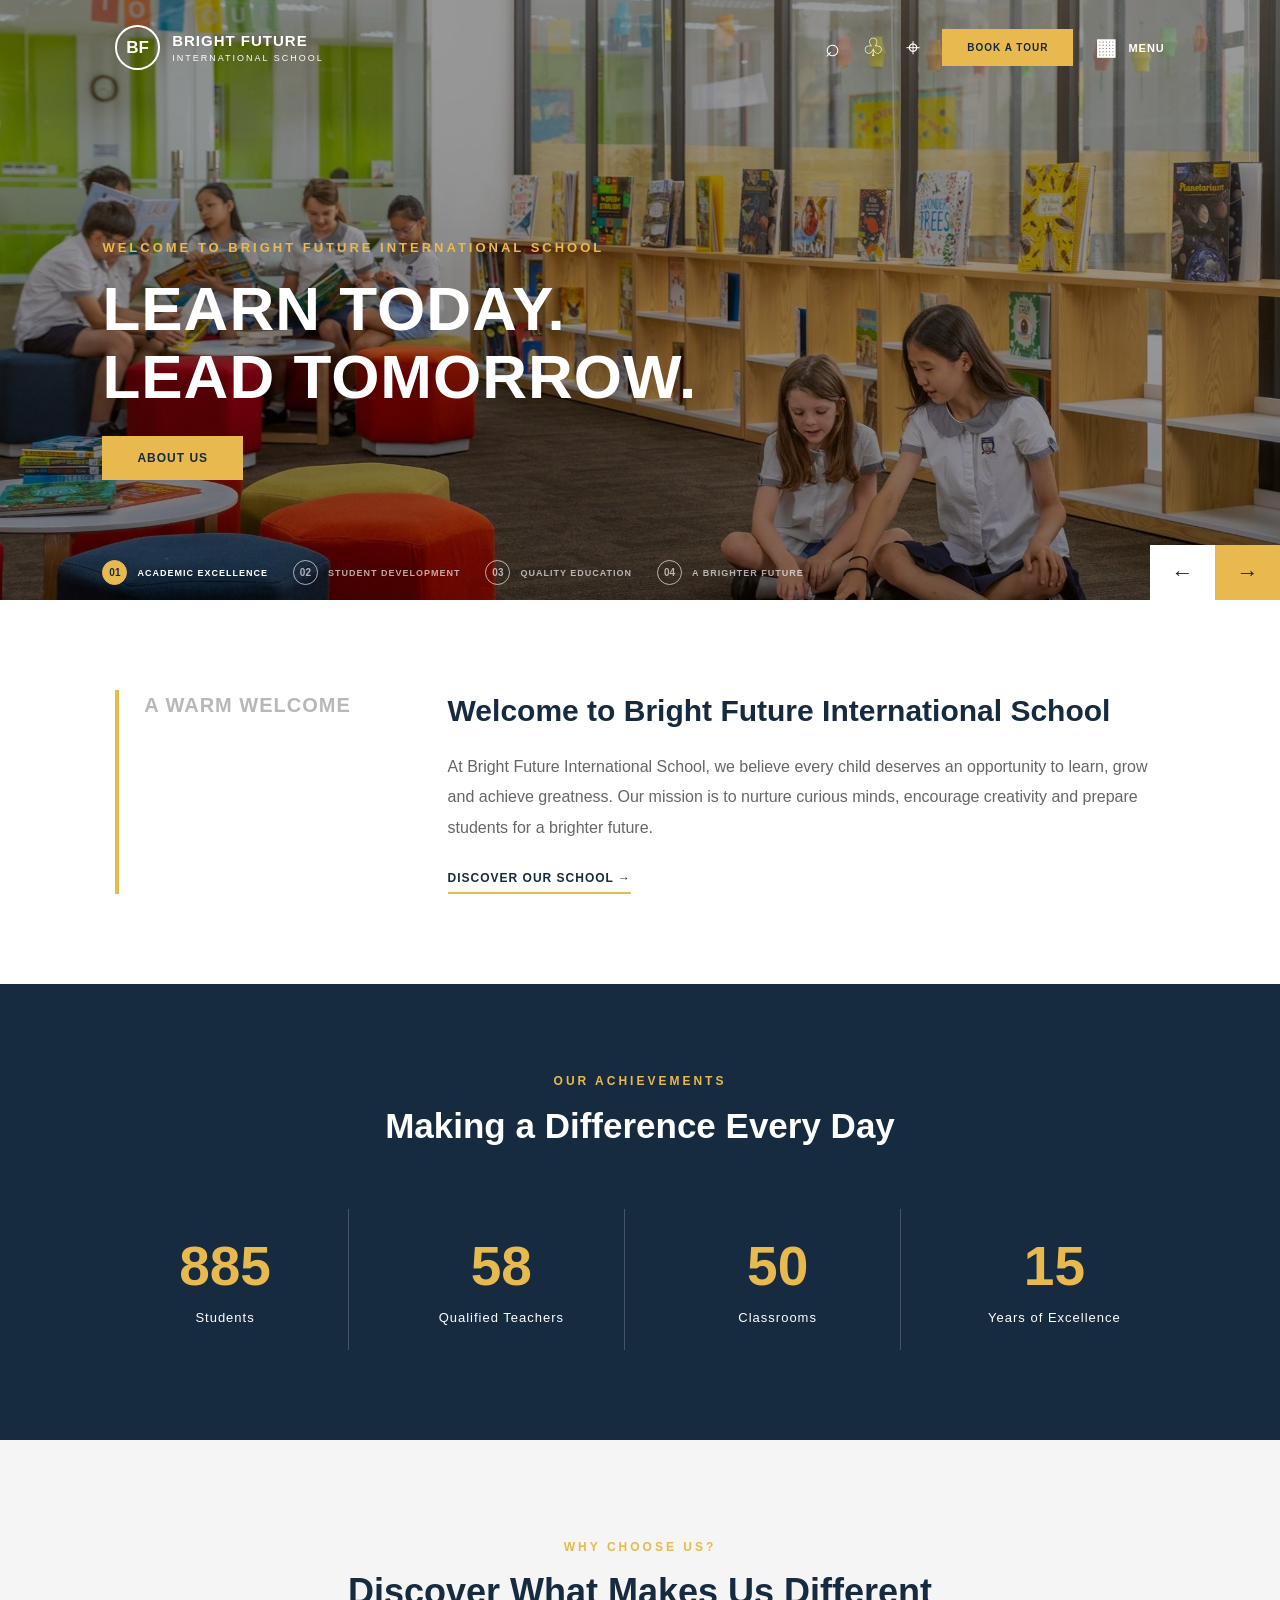
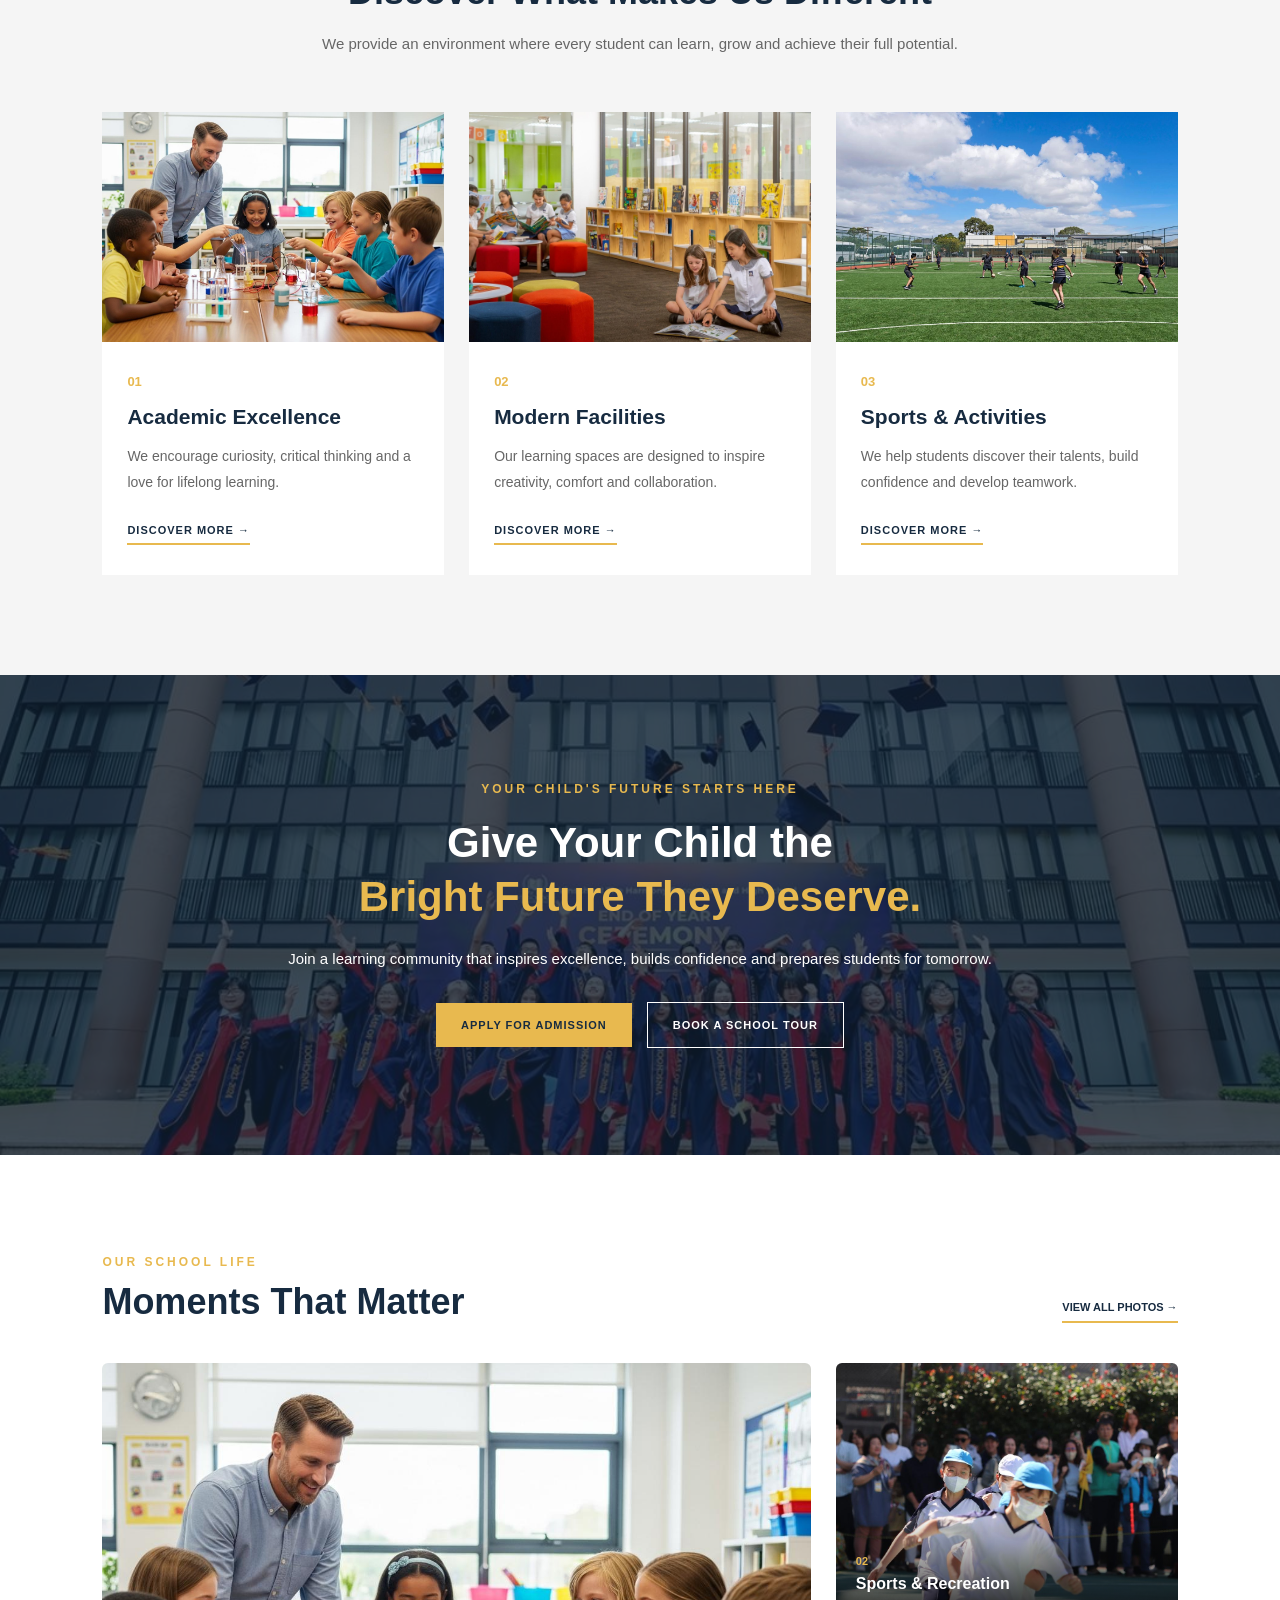
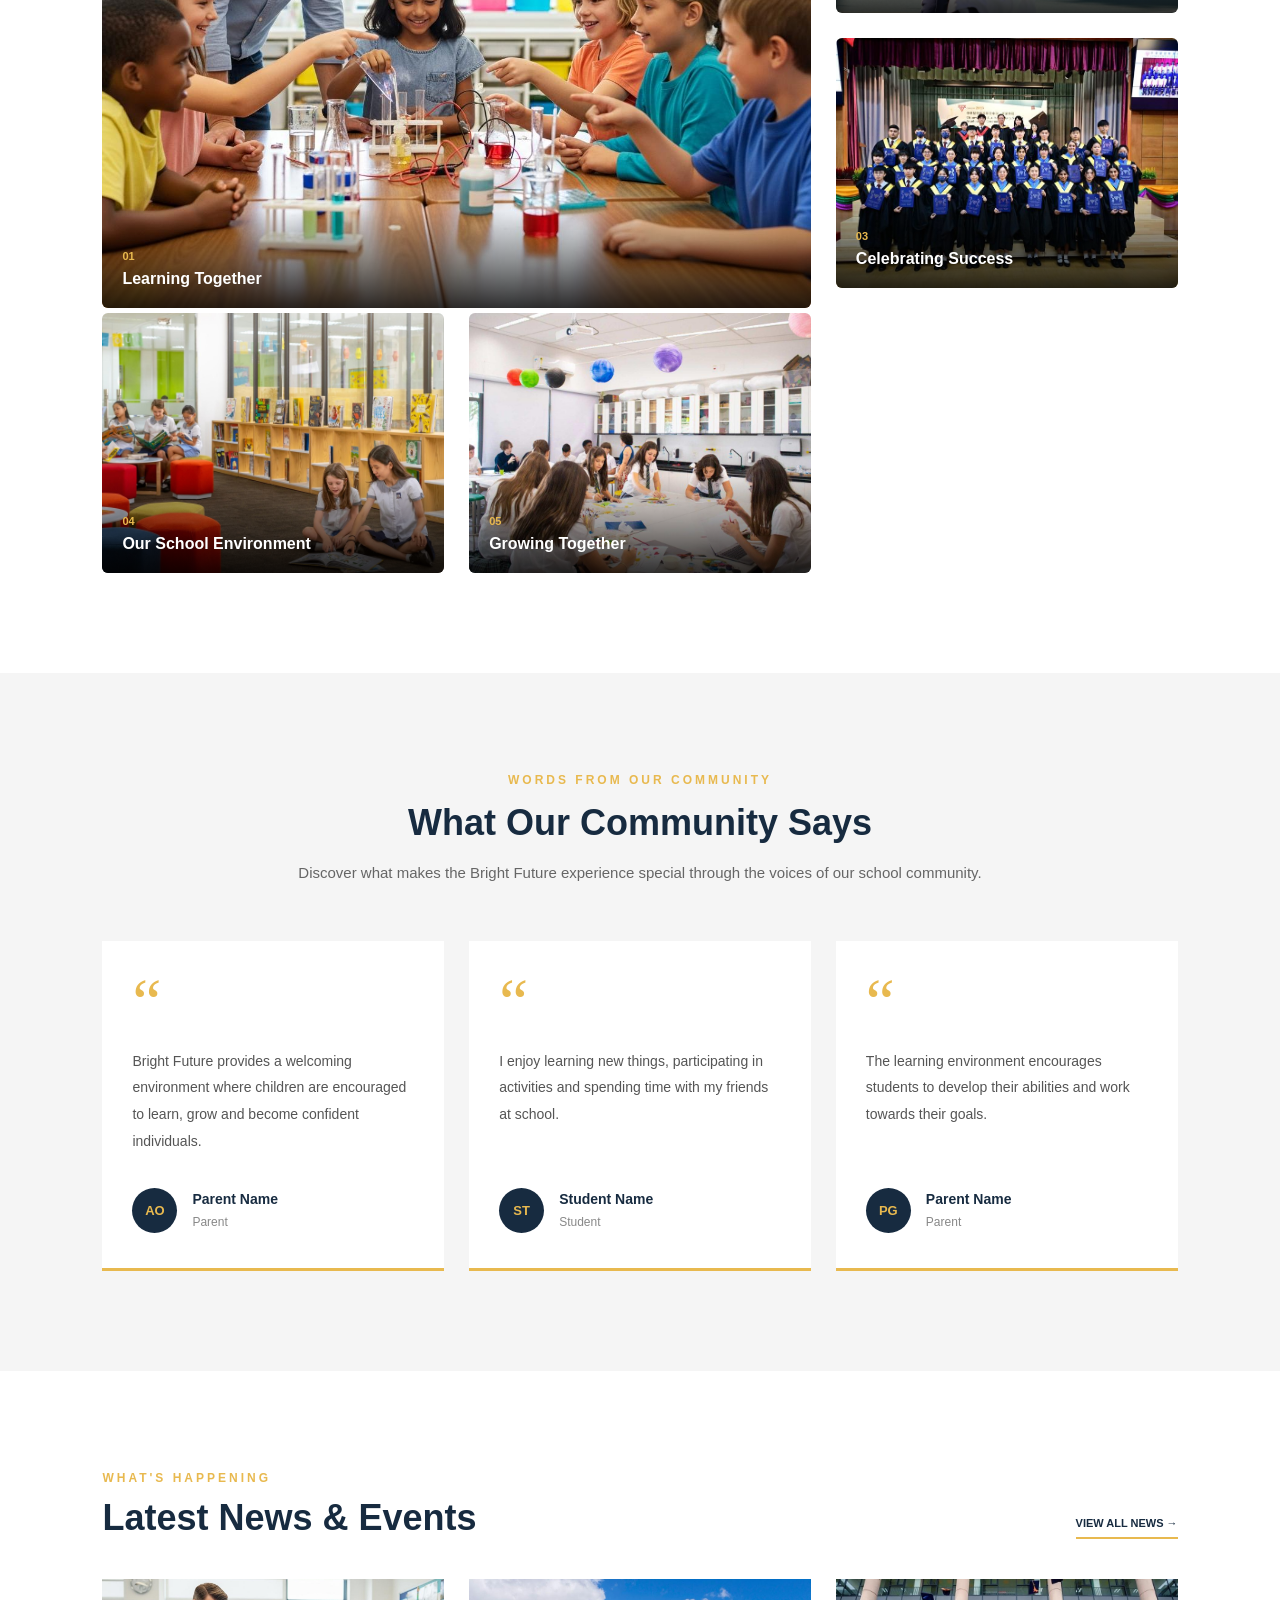
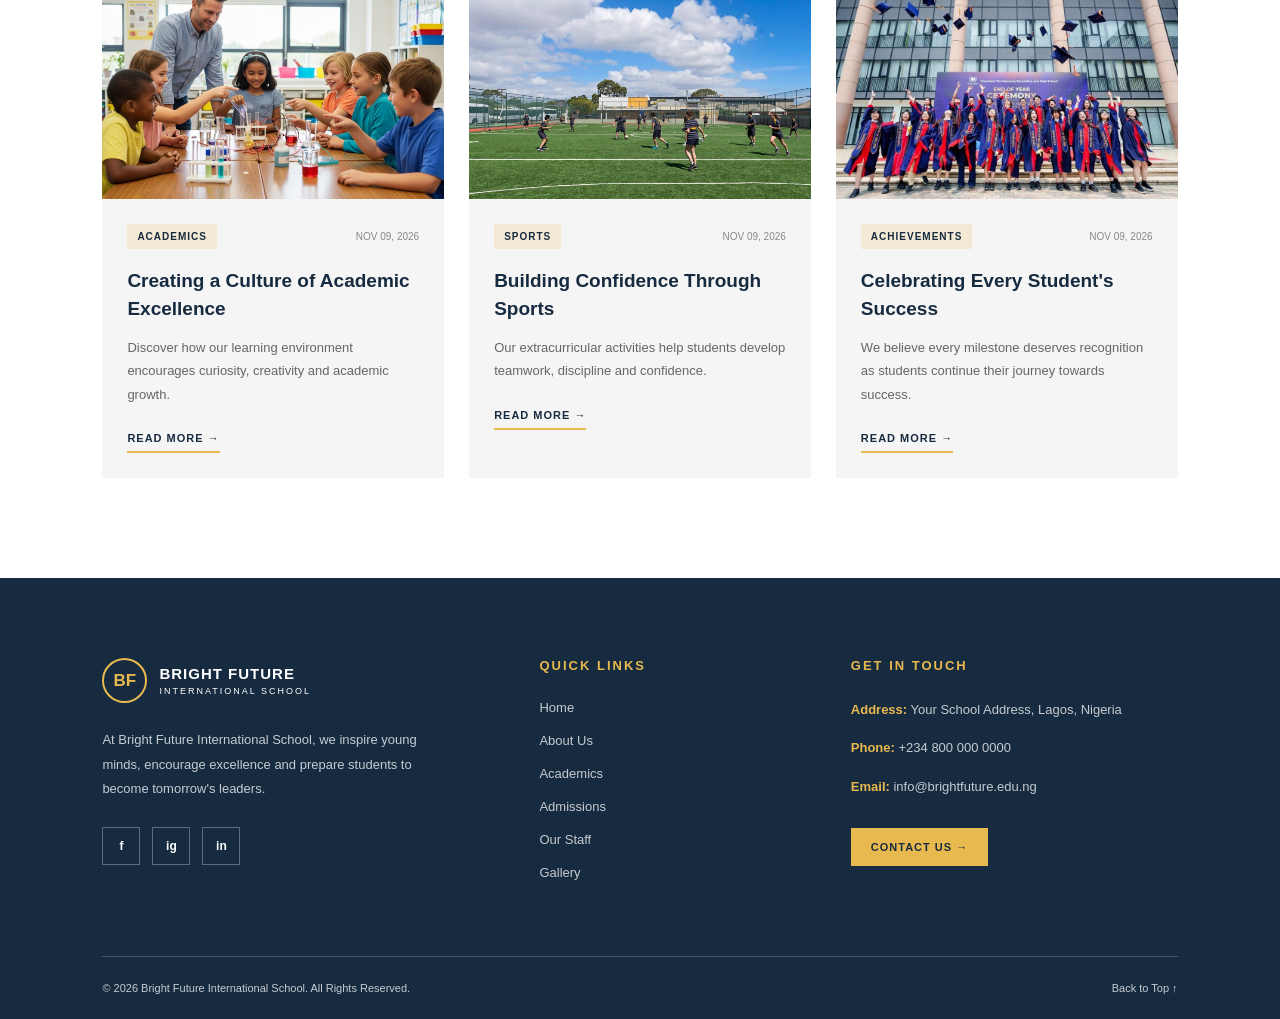
==== index.html @ 0720c28f "Initial commit" ====
<!DOCTYPE html>
<html lang="en">

<head>
    <meta charset="UTF-8">
    <meta name="viewport" content="width=device-width, initial-scale=1.0">

    <title>Bright Future International School</title>

    <link rel="stylesheet" href="css/style.css">
</head>

<body>

   

      
    <header class="site-header">

        <nav class="navbar">

            <!-- SCHOOL LOGO -->
            <a href="index.html" class="logo">

                <div class="logo-icon">
                    BF
                </div>

                <div class="logo-name">
                    <h2>BRIGHT FUTURE</h2>
                    <p>INTERNATIONAL SCHOOL</p>
                </div>

            </a>


            <!-- NAVIGATION ACTIONS -->
            <div class="nav-actions">

                <a href="#" class="nav-icon" aria-label="Search">
                    <span>⌕</span>
                </a>

                <a href="tel:+2348000000000" class="nav-icon" aria-label="Call us">
                    <span>♧</span>
                </a>

                <a href="contact.html" class="nav-icon" aria-label="Location">
                    <span>⌖</span>
                </a>

                <a href="contact.html" class="tour-btn">
                    BOOK A TOUR
                </a>

                <button class="menu-btn" type="button">
                    <span class="menu-icon">▦</span>
                    MENU
                </button>

            </div>

        </nav>

        
          <!-- FULL SCREEN MENU -->

          <div class="menu-overlay">

              <div class="menu-header">

                  <div class="logo">
                      <div class="logo-icon">BF</div>

                      <div class="logo-name">
                          <h2>BRIGHT FUTURE</h2>
                          <p>INTERNATIONAL SCHOOL</p>
                      </div>
                  </div>

                  <button class="close-menu">
                      CLOSE &times;
                  </button>

              </div>

              <div class="menu-content">

                  <p>EXPLORE OUR SCHOOL</p>

                  <ul>
                      <li><a href="index.html">01. Home</a></li>
                      <li><a href="about.html">02. About Us</a></li>
                      <li><a href="academics.html">03. Academics</a></li>
                      <li><a href="admissions.html">04. Admissions</a></li>
                      <li><a href="staff.html">05. Our Staff</a></li>
                      <li><a href="gallery.html">06. Gallery</a></li>
                      <li><a href="news.html">07. News & Events</a></li>
                      <li><a href="contact.html">08. Contact Us</a></li>
                  </ul>

              </div>

          </div>


    </header>

    

    <main>

        <section class="hero">
            <div class="hero-content">

                <p class="hero-subtitle">
                    WELCOME TO BRIGHT FUTURE INTERNATIONAL SCHOOL
                </p>

                <h1>
                    LEARN TODAY.
                    <span>LEAD TOMORROW.</span>
                </h1>

                <a href="about.html" class="hero-btn">
                    ABOUT US
                </a>

            </div>

            
<!-- HERO SLIDER CONTROLS -->
      <div class="hero-controls">

          <div class="slide-indicators">

              <button class="slide-item active" data-slide="0">
                  <span class="slide-number">01</span>
                  <span class="slide-text">ACADEMIC EXCELLENCE</span>
              </button>

              <button class="slide-item" data-slide="1">
                  <span class="slide-number">02</span>
                  <span class="slide-text">STUDENT DEVELOPMENT</span>
              </button>

              <button class="slide-item" data-slide="2">
                  <span class="slide-number">03</span>
                  <span class="slide-text">QUALITY EDUCATION</span>
              </button>

              <button class="slide-item" data-slide="3">
                  <span class="slide-number">04</span>
                  <span class="slide-text">A BRIGHTER FUTURE</span>
              </button>

          </div>

          <div class="slide-arrows">

              <button class="arrow-btn prev-btn" aria-label="Previous slide">
                  &#8592;
              </button>

              <button class="arrow-btn next-btn" aria-label="Next slide">
                  &#8594;
              </button>

          </div>

      </div>

        </section>

        <!-- welcome section -->
        <section class="welcome">
            <div class="welcome-container">

                <div class="welcome-heading">
                    <h2>A WARM WELCOME</h2>
                </div>

                <div class="welcome-content">

                    <h3>
                        Welcome to Bright Future
                        International School
                    </h3>

                    <p>
                        At Bright Future International School,
                        we believe every child deserves an opportunity
                        to learn, grow and achieve greatness.

                        Our mission is to nurture curious minds,
                        encourage creativity and prepare students
                        for a brighter future.
                    </p>

                    <a href="about.html">
                        DISCOVER OUR SCHOOL →
                    </a>

                </div>

            </div>
          </section>



          <!-- SCHOOL STATISTICS SECTION -->
<section class="statistics">
    <div class="statistics-container">

        <div class="statistics-heading">
            <p>OUR ACHIEVEMENTS</p>
            <h2>Making a Difference Every Day</h2>
        </div>

        <div class="statistics-grid">

            <div class="stat-item">
                <h3 class="counter" data-target="1500">0</h3>
                <p>Students</p>
            </div>

            <div class="stat-item">
                <h3 class="counter" data-target="85">0</h3>
                <p>Qualified Teachers</p>
            </div>

            <div class="stat-item">
                <h3 class="counter" data-target="50">0</h3>
                <p>Classrooms</p>
            </div>

            <div class="stat-item">
                <h3 class="counter" data-target="15">0</h3>
                <p>Years of Excellence</p>
            </div>

        </div>

    </div>
</section>



<!-- SCHOOL FEATURES SECTION -->
<section class="features">

    <div class="features-container">

        <div class="features-heading">
            <p>WHY CHOOSE US?</p>
            <h2>Discover What Makes Us Different</h2>
            <span>
                We provide an environment where every student
                can learn, grow and achieve their full potential.
            </span>
        </div>

        <div class="features-grid">

            <!-- FEATURE 1 -->
            <div class="feature-card">
                <div class="feature-image">
                    <img src="images/students-classroom.jpg"
                         alt="Students learning in a classroom">
                </div>

                <div class="feature-content">
                    <span>01</span>
                    <h3>Academic Excellence</h3>
                    <p>
                        We encourage curiosity, critical thinking
                        and a love for lifelong learning.
                    </p>
                    <a href="academics.html">DISCOVER MORE →</a>
                </div>
            </div>


            <!-- FEATURE 2 -->
            <div class="feature-card">
                <div class="feature-image">
                    <img src="images/school-campus.jpg"
                         alt="Bright Future school facilities">
                </div>

                <div class="feature-content">
                    <span>02</span>
                    <h3>Modern Facilities</h3>
                    <p>
                        Our learning spaces are designed to inspire
                        creativity, comfort and collaboration.
                    </p>
                    <a href="about.html">DISCOVER MORE →</a>
                </div>
            </div>


            <!-- FEATURE 3 -->
            <div class="feature-card">
                <div class="feature-image">
                    <img src="images/school-sports.jpg"
                         alt="Students participating in sports">
                </div>

                <div class="feature-content">
                    <span>03</span>
                    <h3>Sports & Activities</h3>
                    <p>
                        We help students discover their talents,
                        build confidence and develop teamwork.
                    </p>
                    <a href="about.html">DISCOVER MORE →</a>
                </div>
            </div>

        </div>

    </div>

</section>



    <!-- ADMISSIONS SECTION -->
    <section class="admissions">

        <div class="admissions-overlay"></div>

        <div class="admissions-content">

            <p>YOUR CHILD'S FUTURE STARTS HERE</p>

            <h2>Give Your Child the
                <span>Bright Future They Deserve.</span>
            </h2>

            <p class="admissions-description">
                Join a learning community that inspires excellence,
                builds confidence and prepares students for tomorrow.
            </p>

            <div class="admissions-buttons">
                <a href="admissions.html" class="admission-btn">
                    APPLY FOR ADMISSION
                </a>

                <a href="contact.html" class="tour-outline-btn">
                    BOOK A SCHOOL TOUR
                </a>
            </div>

        </div>

    </section>


          <!-- SCHOOL GALLERY SECTION -->
      <section class="gallery">

          <div class="gallery-container">

              <!-- GALLERY HEADING -->
              <div class="gallery-heading">
                  <div>
                      <p>OUR SCHOOL LIFE</p>
                      <h2>Moments That Matter</h2>
                  </div>

                  <a href="gallery.html">VIEW ALL PHOTOS →</a>
              </div>


              <!-- GALLERY IMAGES -->
              <div class="gallery-grid">

                  <div class="gallery-item gallery-large">
                      <img src="images/students-classroom.jpg"
                          alt="Students learning together in class">
                      <div class="gallery-caption">
                          <span>01</span>
                          <h3>Learning Together</h3>
                      </div>
                  </div>


                  <div class="gallery-item">
                      <img src="images/sports.jpg"
                          alt="Students enjoying school sports">
                      <div class="gallery-caption">
                          <span>02</span>
                          <h3>Sports & Recreation</h3>
                      </div>
                  </div>


                  <div class="gallery-item">
                      <img src="images/graduationss.jpg"
                          alt="Students celebrating graduation">
                      <div class="gallery-caption">
                          <span>03</span>
                          <h3>Celebrating Success</h3>
                      </div>
                  </div>


                  <div class="gallery-item">
                      <img src="images/school-campus.jpg"
                          alt="Bright Future school environment">
                      <div class="gallery-caption">
                          <span>04</span>
                          <h3>Our School Environment</h3>
                      </div>
                  </div>


                  <div class="gallery-item">
                      <img src="images/school-classroomss.jpg"
                          alt="Students participating in classroom activities">
                      <div class="gallery-caption">
                          <span>05</span>
                          <h3>Growing Together</h3>
                      </div>
                  </div>

              </div>

          </div>

      </section>


      <!-- TESTIMONIALS SECTION -->
      <section class="testimonials">

          <div class="testimonials-container">

              <!-- SECTION HEADING -->
              <div class="testimonials-heading">
                  <p>WORDS FROM OUR COMMUNITY</p>
                  <h2>What Our Community Says</h2>
                  <span>
                      Discover what makes the Bright Future experience special
                      through the voices of our school community.
                  </span>
              </div>


              <!-- TESTIMONIAL CARDS -->
              <div class="testimonials-grid">

                  <!-- TESTIMONIAL 1 -->
                  <div class="testimonial-card">

                      <div class="quote-icon">&ldquo;</div>

                      <p class="testimonial-text">
                          Bright Future provides a welcoming environment
                          where children are encouraged to learn, grow
                          and become confident individuals.
                      </p>

                      <div class="testimonial-author">
                          <div class="author-avatar">AO</div>

                          <div>
                              <h3>Parent Name</h3>
                              <span>Parent</span>
                          </div>
                      </div>

                  </div>


                  <!-- TESTIMONIAL 2 -->
                  <div class="testimonial-card">

                      <div class="quote-icon">&ldquo;</div>

                      <p class="testimonial-text">
                          I enjoy learning new things, participating in
                          activities and spending time with my friends
                          at school.
                      </p>

                      <div class="testimonial-author">
                          <div class="author-avatar">ST</div>

                          <div>
                              <h3>Student Name</h3>
                              <span>Student</span>
                          </div>
                      </div>

                  </div>


                  <!-- TESTIMONIAL 3 -->
                  <div class="testimonial-card">

                      <div class="quote-icon">&ldquo;</div>

                      <p class="testimonial-text">
                          The learning environment encourages students
                          to develop their abilities and work towards
                          their goals.
                      </p>

                      <div class="testimonial-author">
                          <div class="author-avatar">PG</div>

                          <div>
                              <h3>Parent Name</h3>
                              <span>Parent</span>
                          </div>
                      </div>

                  </div>

              </div>

          </div>

      </section>


      <!-- NEWS AND EVENTS SECTION -->
      <section class="news">

          <div class="news-container">

              <!-- SECTION HEADING -->
              <div class="news-heading">

                  <div>
                      <p>WHAT'S HAPPENING</p>
                      <h2>Latest News & Events</h2>
                  </div>

                  <a href="news.html">VIEW ALL NEWS →</a>

              </div>


              <!-- NEWS CARDS -->
              <div class="news-grid">

                  <!-- NEWS CARD 1 -->
                  <article class="news-card">

                      <div class="news-image">
                          <img src="images/students-classroom.jpg"
                              alt="Students participating in classroom learning">
                      </div>

                      <div class="news-content">

                          <div class="news-meta">
                              <span>ACADEMICS</span>
                              <time datetime="2026-11-09">NOV 09, 2026</time>
                          </div>

                          <h3>Creating a Culture of Academic Excellence</h3>

                          <p>
                              Discover how our learning environment encourages
                              curiosity, creativity and academic growth.
                          </p>

                          <a href="news.html">READ MORE →</a>

                      </div>

                  </article>


                  <!-- NEWS CARD 2 -->
                  <article class="news-card">

                      <div class="news-image">
                          <img src="images/school-sports.jpg"
                              alt="Students taking part in sports activities">
                      </div>

                      <div class="news-content">

                          <div class="news-meta">
                              <span>SPORTS</span>
                              <time datetime="2026-11-09">NOV 09, 2026</time>
                          </div>

                          <h3>Building Confidence Through Sports</h3>

                          <p>
                              Our extracurricular activities help students
                              develop teamwork, discipline and confidence.
                          </p>

                          <a href="news.html">READ MORE →</a>

                      </div>

                  </article>


                  <!-- NEWS CARD 3 -->
                  <article class="news-card">

                      <div class="news-image">
                          <img src="images/graduation.jpg"
                              alt="Students celebrating their graduation">
                      </div>

                      <div class="news-content">

                          <div class="news-meta">
                              <span>ACHIEVEMENTS</span>
                              <time datetime="2026-11-09">NOV 09, 2026</time>
                          </div>

                          <h3>Celebrating Every Student's Success</h3>

                          <p>
                              We believe every milestone deserves recognition
                              as students continue their journey towards success.
                          </p>

                          <a href="news.html">READ MORE →</a>

                      </div>

                  </article>

              </div>

          </div>

      </section>

    </main>

    <footer>

    </footer>

    <script src="js/script.js"></script>




    <!-- FOOTER SECTION -->
    <footer class="footer">
      <div class="footer-container">

        <!-- SCHOOL INFORMATION -->
        <div class="footer-about">
          <a href="index.html" class="footer-logo">
            <div class="logo-icon">BF</div>
            <div>
              <h2>BRIGHT FUTURE</h2>
              <p>INTERNATIONAL SCHOOL</p>
            </div>
          </a>

          <p class="footer-description">
            At Bright Future International School, we inspire young minds,
            encourage excellence and prepare students to become tomorrow's leaders.
          </p>

          <div class="footer-socials">
            <a href="#" aria-label="Facebook">f</a>
            <a href="#" aria-label="Instagram">ig</a>
            <a href="#" aria-label="LinkedIn">in</a>
          </div>
        </div>

        <!-- QUICK LINKS -->
        <div class="footer-links">
          <h3>QUICK LINKS</h3>
          <ul>
            <li><a href="index.html">Home</a></li>
            <li><a href="about.html">About Us</a></li>
            <li><a href="academics.html">Academics</a></li>
            <li><a href="admissions.html">Admissions</a></li>
            <li><a href="staff.html">Our Staff</a></li>
            <li><a href="gallery.html">Gallery</a></li>
          </ul>
        </div>

        <!-- CONTACT INFORMATION -->
        <div class="footer-contact">
          <h3>GET IN TOUCH</h3>

          <p><span>Address:</span> Your School Address, Lagos, Nigeria</p>
          <p><span>Phone:</span> +234 800 000 0000</p>
          <p><span>Email:</span> info@brightfuture.edu.ng</p>

          <a href="contact.html" class="footer-contact-btn">
            CONTACT US →
          </a>
        </div>

      </div>

      <!-- COPYRIGHT -->
      <div class="footer-bottom">
        <p>&copy; 2026 Bright Future International School. All Rights Reserved.</p>
        <a href="index.html">Back to Top ↑</a>
      </div>
    </footer>
</body>
</html>
---- css/style.css ----
:root {
    --navy: #172B40;
    --gold: #E8B94F;
    --white: #FFFFFF;
    --black: #000000;
    --light-grey: #F5F5F5;
}




/* RESET */
* {
    margin: 0;
    padding: 0;
    box-sizing: border-box;
}

body {
    font-family: Arial, sans-serif;
}




/* HERO SECTION */
.hero {
    position: relative;
    min-height: 600px;

    background-image: url("../images/school-campus.jpg");

    background-size: cover;
    background-position: center;
    background-repeat: no-repeat;

    display: flex;
    align-items: flex-end;
}

.hero::before {
    content: "";

    position: absolute;
    inset: 0;

    background: rgba(0, 0, 0, 0.4);
}

.hero-content {
    position: relative;
    z-index: 1;

    padding: 0 8% 120px;

    max-width: 850px;
}

.hero-subtitle {
    color: var(--gold);
    font-size: 13px;
    font-weight: bold;
    letter-spacing: 3px;

    margin-bottom: 20px;
}

.hero-content h1 {
    color: var(--white);

    font-size: 62px;
    font-weight: 800;

    line-height: 1.1;
    letter-spacing: 1px;
    margin-bottom: 25px;
}

.hero-content h1 span {
    display: block;
}

.hero-btn {
    display: inline-block;

    background-color: var(--gold);
    color: var(--navy);

    padding: 15px 35px;

    text-decoration: none;

    font-size: 12px;
    font-weight: bold;
    letter-spacing: 1px;

    transition: 0.3s ease;
}

.hero-btn:hover {
    background-color: var(--white);
    transform: translateY(-3px);
}


/* HERO SLIDER CONTROLS */

.hero-controls {
    position: absolute;
    bottom: 0;
    left: 8%;
    right: 0;

    display: flex;
    align-items: center;
    justify-content: space-between;

    z-index: 2;
}






/* HEADER */
.site-header {
    position: absolute;
    top: 0;
    left: 0;

    width: 100%;
    z-index: 10;

    padding: 25px 9%;
}

.navbar {
    display: flex;
    align-items: center;
    justify-content: space-between;
}



/* LOGO */
.logo {
    display: flex;
    align-items: center;
    gap: 12px;

    color: var(--white);
    text-decoration: none;
}

.logo-icon {
    width: 45px;
    height: 45px;

    border: 2px solid var(--white);
    border-radius: 50%;

    display: flex;
    align-items: center;
    justify-content: center;

    font-weight: bold;
    font-size: 17px;
}

.logo-name h2 {
    font-size: 15px;
    letter-spacing: 1px;
}

.logo-name p {
    font-size: 9px;
    letter-spacing: 2px;
    margin-top: 4px;
}


/* NAVIGATION ACTIONS */
.nav-actions {
    display: flex;
    align-items: center;
    gap: 22px;
}

.nav-icon {
    color: var(--white);
    font-size: 25px;
    text-decoration: none;

    transition: 0.3s ease;
}

.nav-icon:hover {
    color: var(--gold);
}



/* BOOK A TOUR BUTTON */
.tour-btn {
    background-color: var(--gold);
    color: var(--navy);

    padding: 13px 25px;

    font-size: 10px;
    font-weight: bold;
    letter-spacing: 1px;

    text-decoration: none;

    transition: 0.3s ease;
}

.tour-btn:hover {
    background-color: var(--white);
}



/* MENU BUTTON */
.menu-btn {
    display: flex;
    align-items: center;
    gap: 10px;

    background: transparent;
    border: none;

    color: var(--white);

    font-size: 11px;
    font-weight: bold;
    letter-spacing: 1px;

    cursor: pointer;
}

.menu-icon {
    font-size: 23px;
}



/* WELCOME SECTION */

.welcome {
    background-color: var(--white);
    padding: 90px 9%;
}

.welcome-container {
    max-width: 1200px;
    margin: 0 auto;

    display: grid;
    grid-template-columns: 25% 1fr;
    gap: 70px;
}

.welcome-heading {
    border-left: 4px solid var(--gold);
    padding-left: 25px;
}

.welcome-heading h2 {
    color: #B8B8B8;

    font-size: 20px;
    font-weight: 700;

    line-height: 1.5;
    letter-spacing: 1px;
}

.welcome-content h3 {
    color: var(--navy);

    font-size: 30px;
    line-height: 1.4;

    margin-bottom: 20px;
}

.welcome-content p {
    color: #666666;

    font-size: 16px;
    line-height: 1.9;

    margin-bottom: 25px;
}

.welcome-content a {
    display: inline-block;

    color: var(--navy);

    font-size: 12px;
    font-weight: bold;
    letter-spacing: 1px;

    text-decoration: none;

    border-bottom: 2px solid var(--gold);
    padding-bottom: 7px;

    transition: 0.3s ease;
}

.welcome-content a:hover {
    color: var(--gold);
}

@media (max-width: 768px) {

    .welcome {
        padding: 60px 6%;
    }

    .welcome-container {
        grid-template-columns: 1fr;
        gap: 30px;
    }

    .welcome-content h3 {
        font-size: 25px;
    }

    .hero-controls {
        left: 6%;
    }

    .slide-indicators {
        gap: 10px;
    }

    .slide-text {
        display: none;
    }

    .arrow-btn {
        width: 45px;
        height: 45px;
    }

    .hero-content {
        padding: 0 6% 100px;
    }

}



/* SLIDE INDICATORS */

.slide-indicators {
    display: flex;
    align-items: center;
    gap: 25px;
}

.slide-item {
    display: flex;
    align-items: center;
    gap: 10px;

    background: transparent;
    border: none;

    color: var(--white);

    cursor: pointer;
    opacity: 0.65;

    transition: 0.3s ease;
}

.slide-item:hover,
.slide-item.active {
    opacity: 1;
}

.slide-number {
    width: 25px;
    height: 25px;

    border: 1px solid var(--white);
    border-radius: 50%;

    display: flex;
    align-items: center;
    justify-content: center;

    font-size: 10px;
    font-weight: bold;
}

.slide-item.active .slide-number {
    background-color: var(--gold);
    border-color: var(--gold);
    color: var(--navy);
}

.slide-text {
    font-size: 9px;
    font-weight: bold;
    letter-spacing: 1px;
}

/* SLIDER ARROWS */

.slide-arrows {
    display: flex;
    align-items: center;
}

.arrow-btn {
    width: 65px;
    height: 55px;

    border: none;

    background-color: var(--white);
    color: var(--navy);

    font-size: 22px;

    cursor: pointer;

    transition: 0.3s ease;
}

.next-btn {
    background-color: var(--gold);
}

.arrow-btn:hover {
    background-color: var(--navy);
    color: var(--white);
}



/* FULL SCREEN MENU */

.menu-overlay {
    position: fixed;
    top: 0;
    left: 0;

    width: 100%;
    height: 100vh;

    background-color: var(--navy);

    z-index: 20;

    padding: 30px 9%;

    display: flex;
    flex-direction: column;

    visibility: hidden;
    opacity: 0;

    transition: 0.4s ease;
}

/* MENU HEADER */

.menu-header {
    display: flex;
    justify-content: space-between;
    align-items: center;
}

.close-menu {
    background: transparent;
    border: none;

    color: var(--white);

    font-size: 13px;
    font-weight: bold;

    cursor: pointer;
}


/* MENU CONTENT */

.menu-content {
    margin-top: 60px;
}

.menu-content > p {
    color: var(--gold);

    font-size: 12px;
    letter-spacing: 3px;

    margin-bottom: 25px;
}

.menu-content ul {
    list-style: none;
}

.menu-content li {
    margin-bottom: 18px;
}

.menu-content li a {
    color: var(--white);

    font-size: 28px;
    font-weight: bold;

    text-decoration: none;

    transition: 0.3s ease;
}

.menu-content li a:hover {
    color: var(--gold);
    padding-left: 12px;
}

/* SHOW MENU */

.menu-overlay.show-menu {
    visibility: visible;
    opacity: 1;
}

@media (max-width: 768px) {

    .menu-overlay {
        padding: 25px 6%;
        overflow-y: auto;
    }

    .menu-content {
        margin-top: 40px;
    }

    .menu-content li a {
        font-size: 23px;
    }

}



/* STATISTICS SECTION */

.statistics {
    background-color: var(--navy);
    padding: 90px 8%;
    color: var(--white);
}

.statistics-container {
    max-width: 1200px;
    margin: 0 auto;
}

.statistics-heading {
    text-align: center;
    margin-bottom: 60px;
}

.statistics-heading p {
    color: var(--gold);
    font-size: 12px;
    font-weight: bold;
    letter-spacing: 3px;
    margin-bottom: 15px;
}

.statistics-heading h2 {
    font-size: 35px;
    line-height: 1.3;
}

.statistics-grid {
    display: grid;
    grid-template-columns: repeat(4, 1fr);
    gap: 30px;
    text-align: center;
}

.stat-item {
    padding: 25px 15px;
    border-right: 1px solid rgba(255, 255, 255, 0.2);
}

.stat-item:last-child {
    border-right: none;
}

.stat-item h3 {
    color: var(--gold);
    font-size: 55px;
    font-weight: 800;
    margin-bottom: 12px;
}

.stat-item p {
    color: var(--white);
    font-size: 13px;
    letter-spacing: 1px;
}


/* FEATURES SECTION */

.features {
    background-color: var(--light-grey);
    padding: 100px 8%;
}

.features-container {
    max-width: 1200px;
    margin: 0 auto;
}

.features-heading {
    text-align: center;
    max-width: 700px;
    margin: 0 auto 55px;
}

.features-heading > p {
    color: var(--gold);
    font-size: 12px;
    font-weight: bold;
    letter-spacing: 3px;
    margin-bottom: 15px;
}

.features-heading h2 {
    color: var(--navy);
    font-size: 36px;
    line-height: 1.3;
    margin-bottom: 15px;
}

.features-heading span {
    color: #666;
    font-size: 15px;
    line-height: 1.8;
}

.features-grid {
    display: grid;
    grid-template-columns: repeat(3, minmax(0, 1fr));
    gap: 25px;
}

.feature-card {
    background-color: var(--white);
    overflow: hidden;
    transition: transform 0.4s ease, box-shadow 0.4s ease;
}

.feature-card:hover {
    transform: translateY(-8px);
    box-shadow: 0 15px 35px rgba(0, 0, 0, 0.12);
}

.feature-image {
    height: 230px;
    overflow: hidden;
}

.feature-image img {
    width: 100%;
    height: 100%;
    object-fit: cover;
    display: block;
    transition: transform 0.5s ease;
}

.feature-card:hover .feature-image img {
    transform: scale(1.08);
}

.feature-content {
    padding: 30px 25px;
}

.feature-content > span {
    color: var(--gold);
    font-size: 13px;
    font-weight: bold;
}

.feature-content h3 {
    color: var(--navy);
    font-size: 21px;
    margin: 15px 0;
}

.feature-content p {
    color: #666;
    font-size: 14px;
    line-height: 1.8;
    margin-bottom: 25px;
}

.feature-content a {
    display: inline-block;
    color: var(--navy);
    font-size: 11px;
    font-weight: bold;
    letter-spacing: 1px;
    text-decoration: none;
    border-bottom: 2px solid var(--gold);
    padding-bottom: 7px;
    transition: color 0.3s ease;
}

.feature-content a:hover {
    color: var(--gold);
}



/* ADMISSIONS SECTION */

.admissions {
    position: relative;
    min-height: 480px;
    background-image: url("../images/graduation.jpg");
    background-size: cover;
    background-position: center;
    background-repeat: no-repeat;

    display: flex;
    align-items: center;
    justify-content: center;

    padding: 80px 8%;
}

.admissions-overlay {
    position: absolute;
    inset: 0;
    background: rgba(15, 30, 45, 0.78);
}

.admissions-content {
    position: relative;
    z-index: 1;
    max-width: 800px;
    text-align: center;
    color: var(--white);
}

.admissions-content > p:first-child {
    color: var(--gold);
    font-size: 12px;
    font-weight: bold;
    letter-spacing: 3px;
    margin-bottom: 20px;
}

.admissions-content h2 {
    font-size: 42px;
    line-height: 1.3;
    margin-bottom: 20px;
}

.admissions-content h2 span {
    display: block;
    color: var(--gold);
}

.admissions-description {
    font-size: 15px;
    line-height: 1.8;
    margin-bottom: 30px;
}

.admissions-buttons {
    display: flex;
    justify-content: center;
    align-items: center;
    gap: 15px;
    flex-wrap: wrap;
}

.admission-btn,
.tour-outline-btn {
    display: inline-block;
    padding: 16px 25px;
    font-size: 11px;
    font-weight: bold;
    letter-spacing: 1px;
    text-decoration: none;
    transition: all 0.3s ease;
}

.admission-btn {
    background: var(--gold);
    color: var(--navy);
}

.admission-btn:hover {
    background: var(--white);
    transform: translateY(-3px);
}

.tour-outline-btn {
    border: 1px solid var(--white);
    color: var(--white);
}

.tour-outline-btn:hover {
    background: var(--white);
    color: var(--navy);
}






/* SCHOOL GALLERY SECTION */

.gallery {
    background-color: var(--white);
    padding: 100px 8%;
}

.gallery-container {
    max-width: 1200px;
    margin: 0 auto;
}

.gallery-item {
    position: relative;
    height: 280px;
    overflow: hidden;
}

.gallery-item img {
    width: 100%;
    height: 100%;
    object-fit: cover;
    object-position: center;
    display: block;
}

.gallery-heading {
    display: flex;
    justify-content: space-between;
    align-items: end;
    margin-bottom: 40px;
    gap: 20px;
}

.gallery-heading > div > p {
    color: var(--gold);
    font-size: 12px;
    font-weight: bold;
    letter-spacing: 3px;
    margin-bottom: 12px;
}

.gallery-heading h2 {
    color: var(--navy);
    font-size: 36px;
}

.gallery-heading > a {
    color: var(--navy);
    font-size: 11px;
    font-weight: bold;
    text-decoration: none;
    border-bottom: 2px solid var(--gold);
    padding-bottom: 8px;
}

.gallery-grid {
    display: grid;
    grid-template-columns: repeat(4, minmax(0, 1fr));
    grid-template-rows: repeat(2, 250px);
    gap: 15px;
}

.gallery-large {
    grid-column: span 2;
    grid-row: span 2;
}

.gallery-item {
    position: relative;
    overflow: hidden;
    min-width: 0;
}

.gallery-item img {
    width: 100%;
    height: 100%;
    object-fit: cover;
    object-position: center;
    display: block;
    transition: transform 0.5s ease;
}

.gallery-item:hover img {
    transform: scale(1.08);
}

.gallery-caption {
    position: absolute;
    bottom: 0;
    left: 0;
    width: 100%;
    padding: 35px 20px 20px;
    color: var(--white);
    background: linear-gradient(
        transparent,
        rgba(0, 0, 0, 0.8)
    );
}

.gallery-caption span {
    color: var(--gold);
    font-size: 11px;
    font-weight: bold;
}

.gallery-caption h3 {
    font-size: 16px;
    margin-top: 6px;
}


/* TESTIMONIALS SECTION */

.testimonials {
    background-color: var(--light-grey);
    padding: 100px 8%;
}

.testimonials-container {
    max-width: 1200px;
    margin: 0 auto;
}

.testimonials-heading {
    text-align: center;
    max-width: 700px;
    margin: 0 auto 55px;
}

.testimonials-heading > p {
    color: var(--gold);
    font-size: 12px;
    font-weight: bold;
    letter-spacing: 3px;
    margin-bottom: 15px;
}

.testimonials-heading h2 {
    color: var(--navy);
    font-size: 36px;
    margin-bottom: 15px;
}

.testimonials-heading span {
    color: #666;
    font-size: 15px;
    line-height: 1.8;
}

.testimonials-grid {
    display: grid;
    grid-template-columns: repeat(3, minmax(0, 1fr));
    gap: 25px;
}

.testimonial-card {
    background-color: var(--white);
    padding: 35px 30px;
    border-bottom: 3px solid var(--gold);
    transition: transform 0.3s ease, box-shadow 0.3s ease;
}

.testimonial-card:hover {
    transform: translateY(-7px);
    box-shadow: 0 12px 30px rgba(0, 0, 0, 0.08);
}

.quote-icon {
    color: var(--gold);
    font-size: 65px;
    font-family: Georgia, serif;
    line-height: 0.8;
    margin-bottom: 20px;
}

.testimonial-text {
    color: #555;
    font-size: 14px;
    line-height: 1.9;
    min-height: 110px;
    margin-bottom: 30px;
}

.testimonial-author {
    display: flex;
    align-items: center;
    gap: 15px;
}

.author-avatar {
    width: 45px;
    height: 45px;
    border-radius: 50%;
    background-color: var(--navy);
    color: var(--gold);
    display: flex;
    align-items: center;
    justify-content: center;
    font-size: 13px;
    font-weight: bold;
    flex-shrink: 0;
}

.testimonial-author h3 {
    color: var(--navy);
    font-size: 14px;
    margin-bottom: 5px;
}

.testimonial-author span {
    color: #888;
    font-size: 12px;
}



/* NEWS AND EVENTS SECTION */

.news {
  background: var(--white);
  padding: 100px 8%;
}

.news-container {
  max-width: 1200px;
  margin: 0 auto;
}

.news-heading {
  display: flex;
  justify-content: space-between;
  align-items: end;
  gap: 20px;
  margin-bottom: 40px;
}

.news-heading > div > p {
  color: var(--gold);
  font-size: 12px;
  font-weight: bold;
  letter-spacing: 3px;
  margin-bottom: 12px;
}

.news-heading h2 {
  color: var(--navy);
  font-size: 36px;
}

.news-heading > a {
  color: var(--navy);
  font-size: 11px;
  font-weight: bold;
  text-decoration: none;
  border-bottom: 2px solid var(--gold);
  padding-bottom: 8px;
  transition: .3s ease;
}

.news-heading > a:hover {
  color: var(--gold);
}

.news-grid {
  display: grid;
  grid-template-columns: repeat(3, minmax(0, 1fr));
  gap: 25px;
}

.news-card {
  background: var(--light-grey);
  overflow: hidden;
  transition: transform .3s ease, box-shadow .3s ease;
}

.news-card:hover {
  transform: translateY(-7px);
  box-shadow: 0 12px 30px rgba(0, 0, 0, .1);
}

.news-image {
  height: 220px;
  overflow: hidden;
}

.news-image img {
  width: 100%;
  height: 100%;
  object-fit: cover;
  display: block;
  transition: transform .5s ease;
}

.news-card:hover .news-image img {
  transform: scale(1.07);
}

.news-content {
  padding: 25px;
}

.news-meta {
  display: flex;
  justify-content: space-between;
  align-items: center;
  gap: 10px;
  margin-bottom: 18px;
}

.news-meta span {
  color: var(--navy);
  background: rgba(232, 185, 79, .2);
  padding: 7px 10px;
  font-size: 10px;
  font-weight: bold;
  letter-spacing: 1px;
}

.news-meta time {
  color: #888;
  font-size: 10px;
}

.news-content h3 {
  color: var(--navy);
  font-size: 19px;
  line-height: 1.5;
  margin-bottom: 12px;
}

.news-content p {
  color: #666;
  font-size: 13px;
  line-height: 1.8;
  margin-bottom: 22px;
}

.news-content > a {
  display: inline-block;
  color: var(--navy);
  font-size: 11px;
  font-weight: bold;
  letter-spacing: 1px;
  text-decoration: none;
  border-bottom: 2px solid var(--gold);
  padding-bottom: 7px;
  transition: .3s ease;
}

.news-content > a:hover {
  color: var(--gold);
}



/* FOOTER SECTION */
.footer {
  background: var(--navy);
  color: var(--white);
  padding: 80px 8% 0;
}

.footer-container {
  max-width: 1200px;
  margin: 0 auto;
  display: grid;
  grid-template-columns: 1.5fr 1fr 1.3fr;
  gap: 60px;
  padding-bottom: 60px;
}

/* FOOTER LOGO */
.footer-logo {
  display: flex;
  align-items: center;
  gap: 12px;
  color: var(--white);
  text-decoration: none;
}

.footer-logo .logo-icon {
  border-color: var(--gold);
  color: var(--gold);
}

.footer-logo h2 {
  font-size: 15px;
  letter-spacing: 1px;
}

.footer-logo p {
  font-size: 9px;
  letter-spacing: 2px;
  margin-top: 4px;
}

.footer-description {
  color: #c5cbd1;
  font-size: 13px;
  line-height: 1.9;
  margin: 25px 0;
  max-width: 330px;
}

/* SOCIAL MEDIA */
.footer-socials {
  display: flex;
  gap: 12px;
}

.footer-socials a {
  width: 38px;
  height: 38px;
  border: 1px solid rgba(255,255,255,.3);
  display: flex;
  align-items: center;
  justify-content: center;
  color: var(--white);
  text-decoration: none;
  font-size: 12px;
  font-weight: bold;
  transition: .3s ease;
}

.footer-socials a:hover {
  background: var(--gold);
  color: var(--navy);
  border-color: var(--gold);
}

/* FOOTER HEADINGS */
.footer-links h3,
.footer-contact h3 {
  color: var(--gold);
  font-size: 13px;
  letter-spacing: 2px;
  margin-bottom: 25px;
}

/* QUICK LINKS */
.footer-links ul {
  list-style: none;
}

.footer-links li {
  margin-bottom: 15px;
}

.footer-links a {
  color: #c5cbd1;
  font-size: 13px;
  text-decoration: none;
  transition: .3s ease;
}

.footer-links a:hover {
  color: var(--gold);
  padding-left: 5px;
}

/* CONTACT DETAILS */
.footer-contact p {
  color: #c5cbd1;
  font-size: 13px;
  line-height: 1.8;
  margin-bottom: 15px;
}

.footer-contact p span {
  color: var(--gold);
  font-weight: bold;
}

.footer-contact-btn {
  display: inline-block;
  margin-top: 15px;
  padding: 13px 20px;
  background: var(--gold);
  color: var(--navy);
  font-size: 11px;
  font-weight: bold;
  text-decoration: none;
  letter-spacing: 1px;
  transition: .3s ease;
}

.footer-contact-btn:hover {
  background: var(--white);
}


/* COPYRIGHT */
.footer-bottom {
  max-width: 1200px;
  margin: 0 auto;
  padding: 25px 0;
  border-top: 1px solid rgba(255,255,255,.2);
  display: flex;
  justify-content: space-between;
  align-items: center;
  gap: 15px;
}

.footer-bottom p,
.footer-bottom a {
  color: #c5cbd1;
  font-size: 11px;
}

.footer-bottom a {
  text-decoration: none;
}

.footer-bottom a:hover {
  color: var(--gold);
}
















/* GENERAL RESPONSIVE SETTINGS */

html {
    width: 100%;
    overflow-x: hidden;
}

body {
    width: 100%;
    overflow-x: hidden;
}

img {
    max-width: 100%;
    height: auto;
}

button,
a {
    -webkit-tap-highlight-color: transparent;
}

/* TABLET RESPONSIVENESS */
@media (max-width: 992px) {

    .site-header {
        padding: 20px 5%;
    }

    .nav-actions {
        gap: 12px;
    }

    .hero-content {
        padding-left: 5%;
        padding-right: 5%;
    }

    .hero-content h1 {
        font-size: 45px;
    }

    .welcome {
        padding: 70px 5%;
    }

    .welcome-container {
        gap: 35px;
    }

    .slide-indicators {
        gap: 12px;
    }

    .slide-text {
        font-size: 8px;
    }
}



/* MOBILE RESPONSIVENESS */
@media (max-width: 768px) {

    /* HEADER */
    .site-header {
        padding: 18px 6%;
    }

    .nav-actions {
        gap: 12px;
    }

    .nav-icon,
    .tour-btn {
        display: none;
    }

    .logo-icon {
        width: 38px;
        height: 38px;
        font-size: 14px;
    }

    .logo-name h2 {
        font-size: 12px;
    }

    .logo-name p {
        font-size: 8px;
    }

    .menu-btn {
        font-size: 10px;
    }


    /* HERO */
    .hero {
        min-height: 650px;
        background-position: center;
    }

    .hero-content {
        padding: 0 6% 120px;
        max-width: 100%;
    }

    .hero-subtitle {
        font-size: 10px;
        letter-spacing: 2px;
        line-height: 1.8;
    }

    .hero-content h1 {
        font-size: clamp(32px, 8vw, 45px);
        line-height: 1.2;
    }

    .hero-btn {
        padding: 13px 25px;
    }


    /* SLIDER CONTROLS */
    .hero-controls {
        left: 6%;
        right: 0;
        bottom: 0;
    }

    .slide-indicators {
        gap: 8px;
    }

    .slide-text {
        display: none;
    }

    .slide-number {
        width: 27px;
        height: 27px;
    }

    .arrow-btn {
        width: 42px;
        height: 45px;
    }


    /* WELCOME SECTION */
    .welcome {
        padding: 60px 6%;
    }

    .welcome-container {
        grid-template-columns: 1fr;
        gap: 25px;
    }

    .welcome-heading h2 {
        font-size: 17px;
    }

    .welcome-content h3 {
        font-size: 25px;
    }

    .welcome-content p {
        font-size: 15px;
    }


    /* FULL SCREEN MENU */
    .menu-overlay {
        padding: 25px 6%;
        overflow-y: auto;
    }

    .menu-content {
        margin-top: 40px;
    }

    .menu-content li a {
        font-size: 23px;
    }

}


/* SMALL PHONES */
@media (max-width: 480px) {

    .hero {
        min-height: 600px;
    }

    .hero-content h1 {
        font-size: 34px;
    }

    .hero-subtitle {
        font-size: 9px;
    }

    .welcome-content h3 {
        font-size: 22px;
    }

    .slide-arrows .arrow-btn {
        width: 38px;
        height: 42px;
    }

}



/* STATISTICS RESPONSIVENESS */

@media (max-width: 768px) {
    .statistics {
        padding: 65px 6%;
    }

    .statistics-heading {
        margin-bottom: 35px;
    }

    .statistics-heading h2 {
        font-size: 27px;
    }

    .statistics-grid {
        grid-template-columns: repeat(2, 1fr);
        gap: 20px;
    }

    .stat-item {
        border-right: none;
        border-bottom: 1px solid rgba(255, 255, 255, 0.2);
        padding: 25px 10px;
    }

    .stat-item h3 {
        font-size: 42px;
    }
}

@media (max-width: 400px) {
    .statistics-grid {
        grid-template-columns: 1fr;
    }

    .stat-item {
        border-bottom: 1px solid rgba(255, 255, 255, 0.2);
    }

    .stat-item:last-child {
        border-bottom: none;
    }
}

/* FEATURES RESPONSIVENESS */

@media (max-width: 992px) {
    .features {
        padding: 80px 5%;
    }

    .features-grid {
        grid-template-columns: repeat(2, minmax(0, 1fr));
    }
}

@media (max-width: 600px) {
    .features {
        padding: 60px 6%;
    }

    .features-heading h2 {
        font-size: 27px;
    }

    .features-grid {
        grid-template-columns: 1fr;
        gap: 25px;
    }

    .feature-image {
        height: 220px;
    }

    .feature-content {
        padding: 25px 20px;
    }
}


/* ADMISSIONS RESPONSIVENESS */

@media (max-width: 768px) {

    .admissions {
        min-height: 500px;
        padding: 70px 6%;
    }

    .admissions-content h2 {
        font-size: 32px;
    }

    .admissions-description {
        font-size: 14px;
    }

    .admissions-buttons {
        flex-direction: column;
        width: 100%;
    }

    .admission-btn,
    .tour-outline-btn {
        width: 100%;
        max-width: 280px;
        text-align: center;
    }
}

@media (max-width: 400px) {

    .admissions-content h2 {
        font-size: 27px;
    }

    .admissions-content > p:first-child {
        font-size: 10px;
        letter-spacing: 2px;
    }
}

/* GALLERY RESPONSIVENESS */

@media (max-width: 768px) {

    .gallery {
        padding: 65px 6%;
    }

    .gallery-heading {
        align-items: flex-start;
        flex-direction: column;
    }

    .gallery-heading h2 {
        font-size: 28px;
    }

    .gallery-grid {
        grid-template-columns: repeat(2, minmax(0, 1fr));
        grid-template-rows: repeat(3, 180px);
        gap: 10px;
    }

    .gallery-large {
        grid-column: span 2;
        grid-row: span 1;
    }
}

@media (max-width: 400px) {

    .gallery-grid {
        grid-template-columns: 1fr;
        grid-template-rows: repeat(5, 220px);
    }

    .gallery-large {
        grid-column: span 1;
    }
}


/* TESTIMONIALS RESPONSIVENESS */

@media (max-width: 992px) {
    .testimonials-grid {
        grid-template-columns: repeat(2, minmax(0, 1fr));
    }
}

@media (max-width: 768px) {
    .testimonials {
        padding: 65px 6%;
    }

    .testimonials-heading h2 {
        font-size: 28px;
    }

    .testimonials-grid {
        grid-template-columns: 1fr;
        gap: 20px;
    }

    .testimonial-text {
        min-height: auto;
    }
}


@media (max-width: 992px) {
  .news {
    padding: 80px 5%;
  }

  .news-grid {
    grid-template-columns: repeat(2, minmax(0, 1fr));
  }
}

@media (max-width: 768px) {
  .news {
    padding: 65px 6%;
  }

  .news-heading {
    flex-direction: column;
    align-items: flex-start;
  }

  .news-heading h2 {
    font-size: 28px;
  }

  .news-grid {
    grid-template-columns: 1fr;
    gap: 25px;
  }

  .news-image {
    height: 230px;
  }
}

@media (max-width: 400px) {
  .news-content {
    padding: 20px;
  }

  .news-content h3 {
    font-size: 17px;
  }

  .news-meta {
    flex-wrap: wrap;
  }
}


/* FOOTER RESPONSIVENESS */
@media (max-width: 768px) {
  .footer {
    padding: 60px 6% 0;
  }

  .footer-container {
    grid-template-columns: repeat(2, minmax(0, 1fr));
    gap: 40px 25px;
  }

  .footer-about {
    grid-column: span 2;
  }

  .footer-description {
    max-width: 450px;
  }

  .footer-bottom {
    flex-direction: column;
    text-align: center;
  }
}

@media (max-width: 480px) {
  .footer-container {
    grid-template-columns: 1fr;
    gap: 35px;
  }

  .footer-about {
    grid-column: span 1;
  }

  .footer-bottom p {
    line-height: 1.7;
  }
}










/* ABOUT US */

/* INNER PAGE HERO */
.page-hero {
  position: relative;
  min-height: 400px;
  background-size: cover;
  background-position: center;
  background-repeat: no-repeat;
  display: flex;
  align-items: center;
  justify-content: center;
  text-align: center;
  padding: 120px 8% 60px;
}

.about-hero {
  background-image: url("../images/school-campus.jpg");
}

.page-hero-overlay {
  position: absolute;
  inset: 0;
  background: rgba(15, 30, 45, .7);
}

.page-hero-content {
  position: relative;
  z-index: 1;
  color: var(--white);
}

.page-hero-content > p {
  color: var(--gold);
  font-size: 12px;
  font-weight: bold;
  letter-spacing: 3px;
  margin-bottom: 15px;
}

.page-hero-content h1 {
  font-size: 48px;
  margin-bottom: 20px;
}

.breadcrumb {
  display: flex;
  justify-content: center;
  align-items: center;
  gap: 12px;
  font-size: 13px;
}

.breadcrumb a {
  color: var(--gold);
  text-decoration: none;
}

.breadcrumb span {
  color: var(--white);
}

@media (max-width: 768px) {
  .page-hero {
    min-height: 330px;
    padding: 110px 6% 50px;
  }

  .page-hero-content h1 {
    font-size: 36px;
  }
}

@media (max-width: 400px) {
  .page-hero-content h1 {
    font-size: 30px;
  }
}



/* ABOUT INTRODUCTION */
.about-intro {
  background: var(--white);
  padding: 100px 8%;
}

.about-intro-container {
  max-width: 1200px;
  margin: 0 auto;
  display: grid;
  grid-template-columns: repeat(2, minmax(0, 1fr));
  align-items: center;
  gap: 70px;
}

/* IMAGE */
.about-intro-image {
  position: relative;
  min-width: 0;
}

.about-intro-image img {
  width: 100%;
  height: 480px;
  object-fit: cover;
  display: block;
}

/* OVERLAPPING BOX */
.experience-box {
  position: absolute;
  right: -25px;
  bottom: 30px;
  background: var(--gold);
  color: var(--navy);
  padding: 25px;
  width: 190px;
}

.experience-box h3 {
  font-size: 17px;
  margin-bottom: 8px;
}

.experience-box p {
  font-size: 12px;
  line-height: 1.6;
}

/* TEXT CONTENT */
.section-label {
  color: var(--gold);
  font-size: 12px;
  font-weight: bold;
  letter-spacing: 3px;
  margin-bottom: 18px;
}

.about-intro-content h2 {
  color: var(--navy);
  font-size: 36px;
  line-height: 1.3;
  margin-bottom: 22px;
}

.about-intro-content h2 span {
  color: var(--gold);
}

.about-intro-content > p:not(.section-label) {
  color: #666;
  font-size: 14px;
  line-height: 1.9;
  margin-bottom: 18px;
}

/* BUTTON */
.about-intro-btn {
  display: inline-block;
  margin-top: 12px;
  padding: 15px 25px;
  background: var(--navy);
  color: var(--white);
  font-size: 11px;
  font-weight: bold;
  letter-spacing: 1px;
  text-decoration: none;
  transition: .3s ease;
}

.about-intro-btn:hover {
  background: var(--gold);
  color: var(--navy);
}

/* RESPONSIVE DESIGN */
@media (max-width: 992px) {
  .about-intro {
    padding: 80px 5%;
  }

  .about-intro-container {
    gap: 40px;
  }

  .about-intro-content h2 {
    font-size: 30px;
  }

  .experience-box {
    right: -10px;
  }
}

@media (max-width: 768px) {
  .about-intro {
    padding: 65px 6%;
  }

  .about-intro-container {
    grid-template-columns: 1fr;
    gap: 45px;
  }

  .about-intro-image img {
    height: 380px;
  }

  .experience-box {
    right: 15px;
    bottom: 20px;
  }

  .about-intro-content h2 {
    font-size: 29px;
  }
}

@media (max-width: 400px) {
  .about-intro-image img {
    height: 300px;
  }

  .experience-box {
    width: 160px;
    padding: 18px;
  }

  .about-intro-content h2 {
    font-size: 26px;
  }
}

/* VISION, MISSION AND VALUES */
.school-values {
  background: var(--light-grey);
  padding: 100px 8%;
}

.school-values-container {
  max-width: 1200px;
  margin: 0 auto;
}

/* SECTION HEADING */
.school-values-heading {
  text-align: center;
  max-width: 700px;
  margin: 0 auto 55px;
}

.school-values-heading > p {
  color: var(--gold);
  font-size: 12px;
  font-weight: bold;
  letter-spacing: 3px;
  margin-bottom: 15px;
}

.school-values-heading h2 {
  color: var(--navy);
  font-size: 36px;
  margin-bottom: 15px;
}

.school-values-heading span {
  color: #666;
  font-size: 15px;
  line-height: 1.8;
}

/* CARDS GRID */
.values-grid {
  display: grid;
  grid-template-columns: repeat(3, minmax(0, 1fr));
  gap: 25px;
}

/* INDIVIDUAL CARD */
.value-card {
  background: var(--white);
  padding: 40px 30px;
  border-bottom: 4px solid var(--gold);
  transition: transform .3s ease, box-shadow .3s ease;
}

.value-card:hover {
  transform: translateY(-8px);
  box-shadow: 0 15px 35px rgba(0, 0, 0, .1);
}

/* NUMBER ICON */
.value-icon {
  width: 55px;
  height: 55px;
  background: var(--navy);
  color: var(--gold);
  display: flex;
  align-items: center;
  justify-content: center;
  font-size: 15px;
  font-weight: bold;
  margin-bottom: 25px;
}

/* CARD CONTENT */
.value-card h3 {
  color: var(--navy);
  font-size: 22px;
  margin-bottom: 15px;
}

.value-card p {
  color: #666;
  font-size: 14px;
  line-height: 1.9;
}

/* RESPONSIVE DESIGN */
@media (max-width: 992px) {
  .school-values {
    padding: 80px 5%;
  }

  .values-grid {
    grid-template-columns: repeat(2, minmax(0, 1fr));
  }
}

@media (max-width: 768px) {
  .school-values {
    padding: 65px 6%;
  }

  .school-values-heading h2 {
    font-size: 29px;
  }

  .values-grid {
    grid-template-columns: 1fr;
    gap: 20px;
  }

  .value-card {
    padding: 30px 25px;
  }
}


/* WHY CHOOSE OUR SCHOOL */
.why-choose {
  background: var(--white);
  padding: 100px 8%;
}

.why-choose-container {
  max-width: 1200px;
  margin: 0 auto;
  display: grid;
  grid-template-columns: 1.1fr .9fr;
  align-items: center;
  gap: 70px;
}

/* LEFT CONTENT */
.why-choose-content h2 {
  color: var(--navy);
  font-size: 36px;
  line-height: 1.3;
  margin-bottom: 18px;
}

.why-choose-content h2 span {
  color: var(--gold);
}

.why-choose-intro {
  color: #666;
  font-size: 14px;
  line-height: 1.9;
  margin-bottom: 30px;
}

/* REASONS */
.reasons-list {
  display: flex;
  flex-direction: column;
  gap: 25px;
}

.reason-item {
  display: flex;
  align-items: flex-start;
  gap: 18px;
}

.reason-number {
  width: 42px;
  height: 42px;
  flex-shrink: 0;
  display: flex;
  align-items: center;
  justify-content: center;
  background: var(--navy);
  color: var(--gold);
  font-size: 12px;
  font-weight: bold;
}

.reason-item h3 {
  color: var(--navy);
  font-size: 17px;
  margin-bottom: 7px;
}

.reason-item p {
  color: #666;
  font-size: 13px;
  line-height: 1.8;
}

/* RIGHT IMAGE */
.why-choose-image {
  position: relative;
  min-width: 0;
}

.why-choose-image img {
  width: 100%;
  height: 570px;
  object-fit: cover;
  display: block;
}

.image-caption {
  position: absolute;
  bottom: 0;
  left: 0;
  width: 100%;
  padding: 30px 20px;
  background: linear-gradient(transparent, rgba(0,0,0,.8));
}

.image-caption p {
  color: var(--gold);
  font-size: 13px;
  font-weight: bold;
  letter-spacing: 2px;
}

/* RESPONSIVE DESIGN */
@media (max-width: 992px) {
  .why-choose {
    padding: 80px 5%;
  }

  .why-choose-container {
    gap: 35px;
  }

  .why-choose-content h2 {
    font-size: 30px;
  }

  .why-choose-image img {
    height: 520px;
  }
}

@media (max-width: 768px) {
  .why-choose {
    padding: 65px 6%;
  }

  .why-choose-container {
    grid-template-columns: 1fr;
    gap: 40px;
  }

  .why-choose-content h2 {
    font-size: 29px;
  }

  .why-choose-image img {
    height: 380px;
  }
}

@media (max-width: 400px) {
  .why-choose-content h2 {
    font-size: 26px;
  }

  .reason-item {
    gap: 12px;
  }

  .reason-number {
    width: 36px;
    height: 36px;
  }
}


/* ABOUT PAGE CTA */
.about-cta {
  position: relative;
  min-height: 450px;
  background-image: url("../images/graduation.jpg");
  background-size: cover;
  background-position: center;
  background-repeat: no-repeat;
  display: flex;
  align-items: center;
  justify-content: center;
  padding: 80px 8%;
}

/* DARK OVERLAY */
.about-cta-overlay {
  position: absolute;
  inset: 0;
  background: rgba(15, 30, 45, .82);
}

/* CONTENT */
.about-cta-content {
  position: relative;
  z-index: 1;
  max-width: 800px;
  text-align: center;
  color: var(--white);
}

.about-cta-content > p:first-child {
  color: var(--gold);
  font-size: 12px;
  font-weight: bold;
  letter-spacing: 3px;
  margin-bottom: 20px;
}

.about-cta-content h2 {
  font-size: 42px;
  line-height: 1.3;
  margin-bottom: 20px;
}

.about-cta-content h2 span {
  display: block;
  color: var(--gold);
}

.about-cta-description {
  font-size: 14px;
  line-height: 1.9;
  margin-bottom: 30px;
}

/* BUTTONS */
.about-cta-buttons {
  display: flex;
  justify-content: center;
  align-items: center;
  gap: 15px;
  flex-wrap: wrap;
}

.about-cta-buttons a {
  display: inline-block;
  padding: 16px 25px;
  font-size: 11px;
  font-weight: bold;
  letter-spacing: 1px;
  text-decoration: none;
  transition: .3s ease;
}

.about-cta-buttons a:first-child {
  background: var(--gold);
  color: var(--navy);
}

.about-cta-buttons a:first-child:hover {
  background: var(--white);
  transform: translateY(-3px);
}

.about-cta-buttons a:last-child {
  border: 1px solid var(--white);
  color: var(--white);
}

.about-cta-buttons a:last-child:hover {
  background: var(--white);
  color: var(--navy);
}

/* RESPONSIVE DESIGN */
@media (max-width: 768px) {
  .about-cta {
    min-height: 480px;
    padding: 70px 6%;
  }

  .about-cta-content h2 {
    font-size: 32px;
  }

  .about-cta-buttons {
    flex-direction: column;
  }

  .about-cta-buttons a {
    width: 100%;
    max-width: 280px;
    text-align: center;
  }
}

@media (max-width: 400px) {
  .about-cta-content h2 {
    font-size: 27px;
  }
}





/* ACADEMICS HERO */
.academics-hero {
  background-image: url("../images/students-classroom.jpg");
}


/* ACADEMIC INTRODUCTION */

.academic-intro {
  background: var(--white);
  padding: 100px 8%;
}

.academic-intro-container {
  max-width: 1200px;
  margin: 0 auto;
  display: grid;
  grid-template-columns: repeat(2, minmax(0, 1fr));
  align-items: center;
  gap: 70px;
}

.academic-intro-image {
  position: relative;
  min-width: 0;
}

.academic-intro-image img {
  width: 100%;
  height: 480px;
  object-fit: cover;
  display: block;
}

.academic-image-box {
  position: absolute;
  right: -25px;
  bottom: 30px;
  width: 210px;
  padding: 25px;
  background: var(--gold);
  color: var(--navy);
}

.academic-image-box h3 {
  font-size: 16px;
  margin-bottom: 10px;
}

.academic-image-box p {
  font-size: 12px;
  line-height: 1.7;
}

.academic-intro-content h2 {
  color: var(--navy);
  font-size: 36px;
  line-height: 1.3;
  margin-bottom: 22px;
}

.academic-intro-content h2 span {
  color: var(--gold);
}

.academic-intro-content > p:not(.section-label) {
  color: #666;
  font-size: 14px;
  line-height: 1.9;
  margin-bottom: 18px;
}

.academic-intro-btn {
  display: inline-block;
  margin-top: 12px;
  padding: 15px 25px;
  background: var(--navy);
  color: var(--white);
  font-size: 11px;
  font-weight: bold;
  letter-spacing: 1px;
  text-decoration: none;
  transition: .3s ease;
}

.academic-intro-btn:hover {
  background: var(--gold);
  color: var(--navy);
}

/* TABLET RESPONSIVENESS */

@media (max-width: 992px) {
  .academic-intro {
    padding: 80px 5%;
  }

  .academic-intro-container {
    gap: 40px;
  }

  .academic-intro-content h2 {
    font-size: 30px;
  }

  .academic-image-box {
    right: -10px;
  }
}

/* MOBILE RESPONSIVENESS */

@media (max-width: 768px) {
  .academic-intro {
    padding: 65px 6%;
  }

  .academic-intro-container {
    grid-template-columns: 1fr;
    gap: 45px;
  }

  .academic-intro-image img {
    height: 380px;
  }

  .academic-image-box {
    right: 15px;
    bottom: 20px;
  }

  .academic-intro-content h2 {
    font-size: 29px;
  }
}

@media (max-width: 400px) {
  .academic-intro-image img {
    height: 300px;
  }

  .academic-image-box {
    width: 175px;
    padding: 18px;
  }

  .academic-intro-content h2 {
    font-size: 26px;
  }
}


/* ACADEMIC PROGRAMMES */

.academic-programmes {
  background: var(--light-grey);
  padding: 100px 8%;
}

.academic-container {
  max-width: 1200px;
  margin: 0 auto;
}

.academic-heading {
  text-align: center;
  max-width: 700px;
  margin: 0 auto 55px;
}

.academic-heading > p {
  color: var(--gold);
  font-size: 12px;
  font-weight: bold;
  letter-spacing: 3px;
  margin-bottom: 15px;
}

.academic-heading h2 {
  color: var(--navy);
  font-size: 36px;
  line-height: 1.3;
  margin-bottom: 15px;
}

.academic-heading span {
  color: #666;
  font-size: 15px;
  line-height: 1.8;
}

.programmes-grid {
  display: grid;
  grid-template-columns: repeat(3, minmax(0, 1fr));
  gap: 25px;
}

.programme-card {
  background: var(--white);
  overflow: hidden;
  transition: transform .3s ease, box-shadow .3s ease;
}

.programme-card:hover {
  transform: translateY(-8px);
  box-shadow: 0 15px 35px rgba(0, 0, 0, .12);
}

.programme-image {
  height: 240px;
  overflow: hidden;
}

.programme-image img {
  width: 100%;
  height: 100%;
  object-fit: cover;
  display: block;
  transition: transform .5s ease;
}

.programme-card:hover .programme-image img {
  transform: scale(1.08);
}

.programme-content {
  padding: 30px 25px;
}

.programme-content > span {
  color: var(--gold);
  font-size: 13px;
  font-weight: bold;
}

.programme-content h3 {
  color: var(--navy);
  font-size: 22px;
  margin: 15px 0;
}

.programme-content p {
  color: #666;
  font-size: 14px;
  line-height: 1.8;
  margin-bottom: 25px;
}

.programme-content a {
  display: inline-block;
  color: var(--navy);
  font-size: 11px;
  font-weight: bold;
  letter-spacing: 1px;
  text-decoration: none;
  border-bottom: 2px solid var(--gold);
  padding-bottom: 7px;
  transition: .3s ease;
}

.programme-content a:hover {
  color: var(--gold);
}

/* TABLET */

@media (max-width: 992px) {
  .academic-programmes {
    padding: 80px 5%;
  }

  .programmes-grid {
    grid-template-columns: repeat(2, minmax(0, 1fr));
  }
}

/* MOBILE */

@media (max-width: 768px) {
  .academic-programmes {
    padding: 65px 6%;
  }

  .academic-heading h2 {
    font-size: 29px;
  }

  .programmes-grid {
    grid-template-columns: 1fr;
    gap: 25px;
  }

  .programme-image {
    height: 230px;
  }

  .programme-content {
    padding: 25px 20px;
  }
}



/* SUBJECTS SECTION */

.subjects {
  background: var(--white);
  padding: 100px 8%;
}

.subjects-container {
  max-width: 1200px;
  margin: 0 auto;
}

.subjects-heading {
  text-align: center;
  max-width: 700px;
  margin: 0 auto 55px;
}

.subjects-heading > p {
  color: var(--gold);
  font-size: 12px;
  font-weight: bold;
  letter-spacing: 3px;
  margin-bottom: 15px;
}

.subjects-heading h2 {
  color: var(--navy);
  font-size: 36px;
  margin-bottom: 15px;
}

.subjects-heading span {
  color: #666;
  font-size: 15px;
  line-height: 1.8;
}

.subjects-grid {
  display: grid;
  grid-template-columns: repeat(4, minmax(0, 1fr));
  gap: 20px;
}

.subject-item {
  padding: 30px 25px;
  border: 1px solid #e8e8e8;
  border-bottom: 3px solid var(--gold);
  transition: .3s ease;
}

.subject-item:hover {
  background: var(--navy);
  transform: translateY(-6px);
  box-shadow: 0 12px 25px rgba(0, 0, 0, .1);
}

.subject-number {
  width: 42px;
  height: 42px;
  display: flex;
  align-items: center;
  justify-content: center;
  background: var(--gold);
  color: var(--navy);
  font-size: 12px;
  font-weight: bold;
  margin-bottom: 22px;
}

.subject-item h3 {
  color: var(--navy);
  font-size: 17px;
  margin-bottom: 12px;
  transition: .3s ease;
}

.subject-item p {
  color: #666;
  font-size: 13px;
  line-height: 1.8;
  transition: .3s ease;
}

.subject-item:hover h3,
.subject-item:hover p {
  color: var(--white);
}

/* TABLET */

@media (max-width: 992px) {
  .subjects {
    padding: 80px 5%;
  }

  .subjects-grid {
    grid-template-columns: repeat(2, minmax(0, 1fr));
  }
}

/* MOBILE */

@media (max-width: 768px) {
  .subjects {
    padding: 65px 6%;
  }

  .subjects-heading h2 {
    font-size: 29px;
  }

  .subjects-grid {
    grid-template-columns: 1fr;
    gap: 15px;
  }

  .subject-item {
    padding: 25px 20px;
  }
}



/* TEACHING AND LEARNING APPROACH */

.teaching-approach {
  background: var(--light-grey);
  padding: 100px 8%;
}

.teaching-container {
  max-width: 1200px;
  margin: 0 auto;
  display: grid;
  grid-template-columns: 0.9fr 1.1fr;
  align-items: center;
  gap: 70px;
}

.teaching-image {
  position: relative;
  min-width: 0;
}

.teaching-image img {
  width: 100%;
  height: 600px;
  object-fit: cover;
  display: block;
}

.teaching-image-label {
  position: absolute;
  bottom: 0;
  left: 0;
  width: 100%;
  padding: 30px 20px;
  background: linear-gradient(transparent, rgba(0, 0, 0, .8));
}

.teaching-image-label p {
  color: var(--gold);
  font-size: 13px;
  font-weight: bold;
  letter-spacing: 2px;
}

.teaching-content h2 {
  color: var(--navy);
  font-size: 36px;
  line-height: 1.3;
  margin-bottom: 18px;
}

.teaching-content h2 span {
  color: var(--gold);
}

.teaching-description {
  color: #666;
  font-size: 14px;
  line-height: 1.9;
  margin-bottom: 30px;
}

.teaching-points {
  display: flex;
  flex-direction: column;
  gap: 25px;
}

.teaching-point {
  display: flex;
  align-items: flex-start;
  gap: 18px;
}

.teaching-point > span {
  width: 42px;
  height: 42px;
  flex-shrink: 0;
  display: flex;
  align-items: center;
  justify-content: center;
  background: var(--navy);
  color: var(--gold);
  font-size: 12px;
  font-weight: bold;
}

.teaching-point h3 {
  color: var(--navy);
  font-size: 17px;
  margin-bottom: 7px;
}

.teaching-point p {
  color: #666;
  font-size: 13px;
  line-height: 1.8;
}

/* TABLET */

@media (max-width: 992px) {
  .teaching-approach {
    padding: 80px 5%;
  }

  .teaching-container {
    gap: 40px;
  }

  .teaching-content h2 {
    font-size: 30px;
  }

  .teaching-image img {
    height: 550px;
  }
}

/* MOBILE */

@media (max-width: 768px) {
  .teaching-approach {
    padding: 65px 6%;
  }

  .teaching-container {
    grid-template-columns: 1fr;
    gap: 40px;
  }

  .teaching-image img {
    height: 380px;
  }

  .teaching-content h2 {
    font-size: 29px;
  }
}

@media (max-width: 400px) {
  .teaching-image img {
    height: 300px;
  }

  .teaching-content h2 {
    font-size: 26px;
  }

  .teaching-point {
    gap: 12px;
  }

  .teaching-point > span {
    width: 36px;
    height: 36px;
  }
}



/* LEARNING FACILITIES */

.learning-facilities {
  background: var(--white);
  padding: 100px 8%;
}

.facilities-container {
  max-width: 1200px;
  margin: 0 auto;
}

.facilities-heading {
  text-align: center;
  max-width: 700px;
  margin: 0 auto 55px;
}

.facilities-heading > p {
  color: var(--gold);
  font-size: 12px;
  font-weight: bold;
  letter-spacing: 3px;
  margin-bottom: 15px;
}

.facilities-heading h2 {
  color: var(--navy);
  font-size: 36px;
  line-height: 1.3;
  margin-bottom: 15px;
}

.facilities-heading span {
  color: #666;
  font-size: 15px;
  line-height: 1.8;
}

.facilities-grid {
  display: grid;
  grid-template-columns: repeat(2, minmax(0, 1fr));
  gap: 20px;
}

.facility-card {
  position: relative;
  height: 300px;
  overflow: hidden;
  min-width: 0;
}

.facility-card img {
  width: 100%;
  height: 100%;
  object-fit: cover;
  display: block;
  transition: transform .5s ease;
}

.facility-card:hover img {
  transform: scale(1.08);
}

.facility-overlay {
  position: absolute;
  inset: 0;
  display: flex;
  flex-direction: column;
  justify-content: flex-end;
  padding: 30px;
  color: var(--white);
  background: linear-gradient(
    transparent,
    rgba(15, 30, 45, .9)
  );
}

.facility-overlay > span {
  color: var(--gold);
  font-size: 13px;
  font-weight: bold;
  margin-bottom: 10px;
}

.facility-overlay h3 {
  font-size: 23px;
  margin-bottom: 10px;
}

.facility-overlay p {
  font-size: 13px;
  line-height: 1.7;
}

/* TABLET */

@media (max-width: 768px) {
  .learning-facilities {
    padding: 65px 6%;
  }

  .facilities-heading h2 {
    font-size: 29px;
  }

  .facilities-grid {
    grid-template-columns: 1fr;
    gap: 15px;
  }

  .facility-card {
    height: 260px;
  }

  .facility-overlay {
    padding: 25px;
  }
}

/* SMALL MOBILE */

@media (max-width: 400px) {
  .facility-card {
    height: 230px;
  }

  .facility-overlay h3 {
    font-size: 20px;
  }
}



/* ACADEMICS ADMISSIONS CTA */

.academics-cta {
  position: relative;
  min-height: 480px;
  background-image: url("../images/graduation.jpg");
  background-size: cover;
  background-position: center;
  background-repeat: no-repeat;
  display: flex;
  align-items: center;
  justify-content: center;
  padding: 80px 8%;
}

.academics-cta-overlay {
  position: absolute;
  inset: 0;
  background: rgba(15, 30, 45, .82);
}

.academics-cta-content {
  position: relative;
  z-index: 1;
  max-width: 800px;
  text-align: center;
  color: var(--white);
}

.academics-cta-content > p:first-child {
  color: var(--gold);
  font-size: 12px;
  font-weight: bold;
  letter-spacing: 3px;
  margin-bottom: 20px;
}

.academics-cta-content h2 {
  font-size: 42px;
  line-height: 1.3;
  margin-bottom: 20px;
}

.academics-cta-content h2 span {
  display: block;
  color: var(--gold);
}

.academics-cta-description {
  font-size: 14px;
  line-height: 1.9;
  margin-bottom: 30px;
}

.academics-cta-buttons {
  display: flex;
  justify-content: center;
  align-items: center;
  gap: 15px;
  flex-wrap: wrap;
}

.academics-apply-btn,
.academics-contact-btn {
  display: inline-block;
  padding: 16px 25px;
  font-size: 11px;
  font-weight: bold;
  letter-spacing: 1px;
  text-decoration: none;
  transition: .3s ease;
}

.academics-apply-btn {
  background: var(--gold);
  color: var(--navy);
}

.academics-apply-btn:hover {
  background: var(--white);
  transform: translateY(-3px);
}

.academics-contact-btn {
  border: 1px solid var(--white);
  color: var(--white);
}

.academics-contact-btn:hover {
  background: var(--white);
  color: var(--navy);
}

/* MOBILE RESPONSIVENESS */

@media (max-width: 768px) {
  .academics-cta {
    min-height: 500px;
    padding: 70px 6%;
  }

  .academics-cta-content h2 {
    font-size: 32px;
  }

  .academics-cta-buttons {
    flex-direction: column;
    width: 100%;
  }

  .academics-apply-btn,
  .academics-contact-btn {
    width: 100%;
    max-width: 280px;
    text-align: center;
  }
}

@media (max-width: 400px) {
  .academics-cta-content h2 {
    font-size: 27px;
  }

  .academics-cta-content > p:first-child {
    font-size: 10px;
    letter-spacing: 2px;
  }
}


.admissions-hero {
  background-image: url("../images/graduation.jpg");
}

/* ADMISSIONS INTRODUCTION */

.admission-intro {
  background: var(--white);
  padding: 100px 8%;
}

.admission-intro-container {
  max-width: 1200px;
  margin: 0 auto;
  display: grid;
  grid-template-columns: repeat(2, minmax(0, 1fr));
  align-items: center;
  gap: 70px;
}

.admission-intro-image {
  position: relative;
  min-width: 0;
}

.admission-intro-image img {
  width: 100%;
  height: 480px;
  object-fit: cover;
  display: block;
}

.admission-image-box {
  position: absolute;
  right: -25px;
  bottom: 30px;
  width: 200px;
  padding: 25px;
  background: var(--gold);
  color: var(--navy);
}

.admission-image-box h3 {
  font-size: 16px;
  margin-bottom: 10px;
}

.admission-image-box p {
  font-size: 12px;
  line-height: 1.7;
}

.admission-intro-content h2 {
  color: var(--navy);
  font-size: 36px;
  line-height: 1.3;
  margin-bottom: 22px;
}

.admission-intro-content h2 span {
  color: var(--gold);
}

.admission-intro-content > p:not(.section-label) {
  color: #666;
  font-size: 14px;
  line-height: 1.9;
  margin-bottom: 18px;
}

.admission-intro-btn {
  display: inline-block;
  margin-top: 12px;
  padding: 15px 25px;
  background: var(--navy);
  color: var(--white);
  font-size: 11px;
  font-weight: bold;
  letter-spacing: 1px;
  text-decoration: none;
  transition: .3s ease;
}

.admission-intro-btn:hover {
  background: var(--gold);
  color: var(--navy);
}

/* TABLET */

@media(max-width: 992px) {
  .admission-intro {
    padding: 80px 5%;
  }

  .admission-intro-container {
    gap: 40px;
  }

  .admission-intro-content h2 {
    font-size: 30px;
  }

  .admission-image-box {
    right: -10px;
  }
}

/* MOBILE */

@media(max-width: 768px) {
  .admission-intro {
    padding: 65px 6%;
  }

  .admission-intro-container {
    grid-template-columns: 1fr;
    gap: 45px;
  }

  .admission-intro-image img {
    height: 380px;
  }

  .admission-image-box {
    right: 15px;
    bottom: 20px;
  }

  .admission-intro-content h2 {
    font-size: 29px;
  }
}

@media(max-width: 400px) {
  .admission-intro-image img {
    height: 300px;
  }

  .admission-image-box {
    width: 170px;
    padding: 18px;
  }

  .admission-intro-content h2 {
    font-size: 26px;
  }
}

/* ADMISSION PROCESS */

.admission-process {
  background: var(--light-grey);
  padding: 100px 8%;
}

.admission-process-container {
  max-width: 1200px;
  margin: 0 auto;
}

.admission-process-heading {
  text-align: center;
  max-width: 700px;
  margin: 0 auto 60px;
}

.admission-process-heading > p {
  color: var(--gold);
  font-size: 12px;
  font-weight: bold;
  letter-spacing: 3px;
  margin-bottom: 15px;
}

.admission-process-heading h2 {
  color: var(--navy);
  font-size: 36px;
  margin-bottom: 15px;
}

.admission-process-heading span {
  color: #666;
  font-size: 15px;
  line-height: 1.8;
}

.admission-steps {
  display: grid;
  grid-template-columns: repeat(4, minmax(0, 1fr));
  gap: 20px;
}

.admission-step {
  background: var(--white);
  padding: 35px 25px;
  border-bottom: 4px solid var(--gold);
  transition: .3s ease;
}

.admission-step:hover {
  transform: translateY(-8px);
  box-shadow: 0 15px 30px rgba(0, 0, 0, .1);
}

.admission-step-number {
  width: 55px;
  height: 55px;
  display: flex;
  align-items: center;
  justify-content: center;
  background: var(--navy);
  color: var(--gold);
  font-size: 16px;
  font-weight: bold;
  margin-bottom: 25px;
}

.admission-step h3 {
  color: var(--navy);
  font-size: 19px;
  margin-bottom: 15px;
}

.admission-step p {
  color: #666;
  font-size: 13px;
  line-height: 1.9;
}

/* TABLET */

@media(max-width: 992px) {
  .admission-process {
    padding: 80px 5%;
  }

  .admission-steps {
    grid-template-columns: repeat(2, minmax(0, 1fr));
  }
}

/* MOBILE */

@media(max-width: 768px) {
  .admission-process {
    padding: 65px 6%;
  }

  .admission-process-heading h2 {
    font-size: 29px;
  }

  .admission-steps {
    grid-template-columns: 1fr;
    gap: 18px;
  }

  .admission-step {
    padding: 30px 25px;
  }
}

/* ADMISSION REQUIREMENTS */

.admission-requirements {
  background: var(--white);
  padding: 100px 8%;
}

.requirements-container {
  max-width: 1200px;
  margin: 0 auto;
  display: grid;
  grid-template-columns: .9fr 1.1fr;
  align-items: center;
  gap: 70px;
}

.requirements-image {
  min-width: 0;
}

.requirements-image img {
  width: 100%;
  height: 580px;
  object-fit: cover;
  display: block;
}

.requirements-content h2 {
  color: var(--navy);
  font-size: 36px;
  line-height: 1.3;
  margin-bottom: 20px;
}

.requirements-content h2 span {
  color: var(--gold);
}

.requirements-intro {
  color: #666;
  font-size: 14px;
  line-height: 1.9;
  margin-bottom: 25px;
}

.requirement-list {
  display: flex;
  flex-direction: column;
  gap: 15px;
}

.requirement-item {
  display: flex;
  align-items: center;
  gap: 15px;
  padding: 15px;
  background: var(--light-grey);
}

.requirement-item span {
  width: 35px;
  height: 35px;
  flex-shrink: 0;
  display: flex;
  align-items: center;
  justify-content: center;
  background: var(--navy);
  color: var(--gold);
  font-size: 11px;
  font-weight: bold;
}

.requirement-item p {
  color: #555;
  font-size: 13px;
  line-height: 1.7;
}

.requirements-note {
  color: #888;
  font-size: 12px;
  line-height: 1.8;
  margin: 25px 0;
}

.requirements-btn {
  display: inline-block;
  padding: 15px 25px;
  background: var(--navy);
  color: var(--white);
  font-size: 11px;
  font-weight: bold;
  letter-spacing: 1px;
  text-decoration: none;
  transition: .3s ease;
}

.requirements-btn:hover {
  background: var(--gold);
  color: var(--navy);
}

/* TABLET */

@media(max-width: 992px) {
  .admission-requirements {
    padding: 80px 5%;
  }

  .requirements-container {
    gap: 40px;
  }

  .requirements-content h2 {
    font-size: 30px;
  }

  .requirements-image img {
    height: 520px;
  }
}

/* MOBILE */

@media(max-width: 768px) {
  .admission-requirements {
    padding: 65px 6%;
  }

  .requirements-container {
    grid-template-columns: 1fr;
    gap: 40px;
  }

  .requirements-image img {
    height: 380px;
  }

  .requirements-content h2 {
    font-size: 29px;
  }
}

@media(max-width: 400px) {
  .requirements-image img {
    height: 300px;
  }

  .requirements-content h2 {
    font-size: 26px;
  }

  .requirement-item {
    align-items: flex-start;
  }
}

/* ADMISSION SCHOOL LEVELS */

.admission-levels {
  background: var(--light-grey);
  padding: 100px 8%;
}

.levels-container {
  max-width: 1200px;
  margin: 0 auto;
}

.levels-heading {
  text-align: center;
  max-width: 700px;
  margin: 0 auto 55px;
}

.levels-heading > p {
  color: var(--gold);
  font-size: 12px;
  font-weight: bold;
  letter-spacing: 3px;
  margin-bottom: 15px;
}

.levels-heading h2 {
  color: var(--navy);
  font-size: 36px;
  margin-bottom: 15px;
}

.levels-heading span {
  color: #666;
  font-size: 15px;
  line-height: 1.8;
}

.levels-grid {
  display: grid;
  grid-template-columns: repeat(3, minmax(0, 1fr));
  gap: 25px;
}

.level-card {
  background: var(--white);
  overflow: hidden;
  transition: .3s ease;
}

.level-card:hover {
  transform: translateY(-8px);
  box-shadow: 0 15px 35px rgba(0, 0, 0, .12);
}

.level-image {
  height: 240px;
  overflow: hidden;
}

.level-image img {
  width: 100%;
  height: 100%;
  object-fit: cover;
  display: block;
  transition: transform .5s ease;
}

.level-card:hover .level-image img {
  transform: scale(1.08);
}

.level-content {
  padding: 30px 25px;
}

.level-content > span {
  color: var(--gold);
  font-size: 13px;
  font-weight: bold;
}

.level-content h3 {
  color: var(--navy);
  font-size: 22px;
  margin: 15px 0;
}

.level-content p {
  color: #666;
  font-size: 14px;
  line-height: 1.8;
  margin-bottom: 25px;
}

.level-content a {
  display: inline-block;
  color: var(--navy);
  font-size: 11px;
  font-weight: bold;
  letter-spacing: 1px;
  text-decoration: none;
  border-bottom: 2px solid var(--gold);
  padding-bottom: 7px;
  transition: .3s ease;
}

.level-content a:hover {
  color: var(--gold);
}

/* TABLET */

@media(max-width: 992px) {
  .admission-levels {
    padding: 80px 5%;
  }

  .levels-grid {
    grid-template-columns: repeat(2, minmax(0, 1fr));
  }
}

/* MOBILE */

@media(max-width: 768px) {
  .admission-levels {
    padding: 65px 6%;
  }

  .levels-heading h2 {
    font-size: 29px;
  }

  .levels-grid {
    grid-template-columns: 1fr;
    gap: 25px;
  }

  .level-image {
    height: 230px;
  }

  .level-content {
    padding: 25px 20px;
  }
}

/* ADMISSIONS ENQUIRY */

.admission-enquiry {
  background: var(--navy);
  padding: 100px 8%;
}

.enquiry-container {
  max-width: 1200px;
  margin: 0 auto;
  display: grid;
  grid-template-columns: 1fr 1fr;
  align-items: center;
  gap: 70px;
}

.enquiry-content h2 {
  color: var(--white);
  font-size: 38px;
  line-height: 1.3;
  margin-bottom: 20px;
}

.enquiry-content h2 span {
  color: var(--gold);
}

.enquiry-content > p:not(.section-label) {
  color: #d0d5da;
  font-size: 14px;
  line-height: 1.9;
  margin-bottom: 35px;
}

.enquiry-info {
  border-left: 3px solid var(--gold);
  padding-left: 20px;
}

.enquiry-info h3 {
  color: var(--white);
  font-size: 18px;
  margin-bottom: 10px;
}

.enquiry-info p {
  color: #d0d5da;
  font-size: 13px;
  line-height: 1.8;
  margin-bottom: 15px;
}

.enquiry-info a {
  color: var(--gold);
  font-size: 11px;
  font-weight: bold;
  text-decoration: none;
  letter-spacing: 1px;
}

.enquiry-form-container {
  background: var(--white);
  padding: 40px;
}

.enquiry-form-container h3 {
  color: var(--navy);
  font-size: 25px;
  margin-bottom: 10px;
}

.enquiry-form-container > p {
  color: #777;
  font-size: 13px;
  margin-bottom: 25px;
}

.enquiry-form {
  display: flex;
  flex-direction: column;
  gap: 18px;
}

.form-group {
  display: flex;
  flex-direction: column;
  gap: 8px;
}

.form-group label {
  color: var(--navy);
  font-size: 12px;
  font-weight: bold;
}

.form-group input,
.form-group select,
.form-group textarea {
  width: 100%;
  padding: 14px;
  border: 1px solid #ddd;
  outline: none;
  font-family: inherit;
  font-size: 13px;
}

.form-group input:focus,
.form-group select:focus,
.form-group textarea:focus {
  border-color: var(--gold);
}

.form-group textarea {
  resize: vertical;
}

.enquiry-submit-btn {
  padding: 16px;
  background: var(--gold);
  color: var(--navy);
  border: none;
  font-size: 12px;
  font-weight: bold;
  letter-spacing: 1px;
  cursor: pointer;
  transition: .3s ease;
}

.enquiry-submit-btn:hover {
  background: var(--navy);
  color: var(--white);
}

/* TABLET */

@media(max-width: 992px) {
  .admission-enquiry {
    padding: 80px 5%;
  }

  .enquiry-container {
    gap: 40px;
  }

  .enquiry-content h2 {
    font-size: 31px;
  }

  .enquiry-form-container {
    padding: 30px;
  }
}

/* MOBILE */

@media(max-width: 768px) {
  .admission-enquiry {
    padding: 65px 6%;
  }

  .enquiry-container {
    grid-template-columns: 1fr;
    gap: 40px;
  }

  .enquiry-content h2 {
    font-size: 29px;
  }

  .enquiry-form-container {
    padding: 25px 20px;
  }
}

/* ADMISSIONS FAQ */

.admission-faq {
  background: var(--white);
  padding: 100px 8%;
}

.faq-container {
  max-width: 900px;
  margin: 0 auto;
}

.faq-heading {
  text-align: center;
  margin-bottom: 50px;
}

.faq-heading > p {
  color: var(--gold);
  font-size: 12px;
  font-weight: bold;
  letter-spacing: 3px;
  margin-bottom: 15px;
}

.faq-heading h2 {
  color: var(--navy);
  font-size: 36px;
  margin-bottom: 15px;
}

.faq-heading span {
  color: #666;
  font-size: 14px;
  line-height: 1.8;
}

.faq-list {
  display: flex;
  flex-direction: column;
  gap: 15px;
}

.faq-item {
  border: 1px solid #e5e5e5;
}

.faq-question {
  width: 100%;
  padding: 22px 25px;
  display: flex;
  align-items: center;
  justify-content: space-between;
  gap: 15px;
  background: var(--white);
  border: none;
  color: var(--navy);
  font-size: 15px;
  font-weight: bold;
  text-align: left;
  cursor: pointer;
}

.faq-question span {
  color: var(--gold);
  font-size: 25px;
  flex-shrink: 0;
}

.faq-answer {
  display: none;
  padding: 0 25px 22px;
}

.faq-answer p {
  color: #666;
  font-size: 13px;
  line-height: 1.9;
}

.faq-item.active .faq-answer {
  display: block;
}

.faq-item.active .faq-question {
  color: #b58b2e;
}

@media(max-width: 768px) {
  .admission-faq {
    padding: 65px 6%;
  }

  .faq-heading h2 {
    font-size: 29px;
  }

  .faq-question {
    padding: 18px;
    font-size: 13px;
  }

  .faq-answer {
    padding: 0 18px 18px;
  }
}



/* STAFF HERO */

.staff-hero {
  background-image: url("../images/school-campus.jpg");
}

/* STAFF INTRODUCTION */

.staff-intro {
  background: var(--white);
  padding: 100px 8%;
}

.staff-intro-container {
  max-width: 1200px;
  margin: 0 auto;
  display: grid;
  grid-template-columns: repeat(2, minmax(0, 1fr));
  align-items: center;
  gap: 70px;
}

.staff-intro-image {
  position: relative;
  min-width: 0;
}

.staff-intro-image img {
  width: 100%;
  height: 480px;
  object-fit: cover;
  display: block;
}

.staff-image-box {
  position: absolute;
  right: -25px;
  bottom: 30px;
  width: 190px;
  padding: 25px;
  background: var(--gold);
  color: var(--navy);
}

.staff-image-box h3 {
  font-size: 17px;
  margin-bottom: 10px;
}

.staff-image-box p {
  font-size: 12px;
  line-height: 1.7;
}

.staff-intro-content h2 {
  color: var(--navy);
  font-size: 36px;
  line-height: 1.3;
  margin-bottom: 22px;
}

.staff-intro-content h2 span {
  color: var(--gold);
}

.staff-intro-content > p:not(.section-label) {
  color: #666;
  font-size: 14px;
  line-height: 1.9;
  margin-bottom: 18px;
}

.staff-intro-btn {
  display: inline-block;
  margin-top: 12px;
  padding: 15px 25px;
  background: var(--navy);
  color: var(--white);
  font-size: 11px;
  font-weight: bold;
  letter-spacing: 1px;
  text-decoration: none;
  transition: .3s ease;
}

.staff-intro-btn:hover {
  background: var(--gold);
  color: var(--navy);
}

/* TABLET */

@media(max-width: 992px) {
  .staff-intro {
    padding: 80px 5%;
  }

  .staff-intro-container {
    gap: 40px;
  }

  .staff-intro-content h2 {
    font-size: 30px;
  }

  .staff-image-box {
    right: -10px;
  }
}

/* MOBILE */

@media(max-width: 768px) {
  .staff-intro {
    padding: 65px 6%;
  }

  .staff-intro-container {
    grid-template-columns: 1fr;
    gap: 45px;
  }

  .staff-intro-image img {
    height: 380px;
  }

  .staff-image-box {
    right: 15px;
    bottom: 20px;
  }

  .staff-intro-content h2 {
    font-size: 29px;
  }
}

@media(max-width: 400px) {
  .staff-intro-image img {
    height: 300px;
  }

  .staff-image-box {
    width: 160px;
    padding: 18px;
  }

  .staff-intro-content h2 {
    font-size: 26px;
  }
}

/* STAFF PROFILES */

.staff-profiles {
  background: var(--light-grey);
  padding: 100px 8%;
}

.staff-profiles-container {
  max-width: 1200px;
  margin: 0 auto;
}

.staff-profiles-heading {
  text-align: center;
  max-width: 700px;
  margin: 0 auto 55px;
}

.staff-profiles-heading > p {
  color: var(--gold);
  font-size: 12px;
  font-weight: bold;
  letter-spacing: 3px;
  margin-bottom: 15px;
}

.staff-profiles-heading h2 {
  color: var(--navy);
  font-size: 36px;
  margin-bottom: 15px;
}

.staff-profiles-heading span {
  color: #666;
  font-size: 15px;
  line-height: 1.8;
}

.staff-grid {
  display: grid;
  grid-template-columns: repeat(4, minmax(0, 1fr));
  gap: 22px;
}

.staff-card {
  background: var(--white);
  overflow: hidden;
  transition: .3s ease;
}

.staff-card:hover {
  transform: translateY(-8px);
  box-shadow: 0 15px 35px rgba(0, 0, 0, .12);
}

.staff-card-image {
  height: 300px;
  overflow: hidden;
}

.staff-card-image img {
  width: 100%;
  height: 100%;
  object-fit: cover;
  display: block;
  transition: transform .5s ease;
}

.staff-card:hover .staff-card-image img {
  transform: scale(1.07);
}

.staff-card-content {
  padding: 25px 20px;
}

.staff-card-content > span {
  color: var(--gold);
  font-size: 12px;
  font-weight: bold;
}

.staff-card-content h3 {
  color: var(--navy);
  font-size: 18px;
  margin: 12px 0 7px;
}

.staff-position {
  color: #b58b2e;
  font-size: 12px;
  font-weight: bold;
  margin-bottom: 15px;
}

.staff-bio {
  color: #666;
  font-size: 13px;
  line-height: 1.8;
}

/* TABLET */

@media(max-width: 992px) {
  .staff-profiles {
    padding: 80px 5%;
  }

  .staff-grid {
    grid-template-columns: repeat(2, minmax(0, 1fr));
  }
}

/* MOBILE */

@media(max-width: 768px) {
  .staff-profiles {
    padding: 65px 6%;
  }

  .staff-profiles-heading h2 {
    font-size: 29px;
  }

  .staff-grid {
    grid-template-columns: 1fr;
    gap: 25px;
  }

  .staff-card-image {
    height: 350px;
  }
}

@media(max-width: 400px) {
  .staff-card-image {
    height: 280px;
  }
}


/* STAFF QUALITIES */

.staff-qualities {
  background: var(--white);
  padding: 100px 8%;
}

.staff-qualities-container {
  max-width: 1200px;
  margin: 0 auto;
  display: grid;
  grid-template-columns: 1.1fr .9fr;
  align-items: center;
  gap: 70px;
}

.staff-qualities-content h2 {
  color: var(--navy);
  font-size: 36px;
  line-height: 1.3;
  margin-bottom: 18px;
}

.staff-qualities-content h2 span {
  color: var(--gold);
}

.staff-qualities-intro {
  color: #666;
  font-size: 14px;
  line-height: 1.9;
  margin-bottom: 30px;
}

.staff-quality-list {
  display: flex;
  flex-direction: column;
  gap: 25px;
}

.staff-quality-item {
  display: flex;
  align-items: flex-start;
  gap: 18px;
}

.staff-quality-item > span {
  width: 42px;
  height: 42px;
  flex-shrink: 0;
  display: flex;
  align-items: center;
  justify-content: center;
  background: var(--navy);
  color: var(--gold);
  font-size: 12px;
  font-weight: bold;
}

.staff-quality-item h3 {
  color: var(--navy);
  font-size: 17px;
  margin-bottom: 7px;
}

.staff-quality-item p {
  color: #666;
  font-size: 13px;
  line-height: 1.8;
}

.staff-qualities-image {
  position: relative;
  min-width: 0;
}

.staff-qualities-image img {
  width: 100%;
  height: 570px;
  object-fit: cover;
  display: block;
}

.staff-qualities-caption {
  position: absolute;
  bottom: 0;
  left: 0;
  width: 100%;
  padding: 30px 20px;
  background: linear-gradient(transparent, rgba(0,0,0,.8));
}

.staff-qualities-caption p {
  color: var(--gold);
  font-size: 13px;
  font-weight: bold;
  letter-spacing: 2px;
}

/* TABLET */

@media(max-width: 992px) {
  .staff-qualities {
    padding: 80px 5%;
  }

  .staff-qualities-container {
    gap: 35px;
  }

  .staff-qualities-content h2 {
    font-size: 30px;
  }

  .staff-qualities-image img {
    height: 520px;
  }
}

/* MOBILE */

@media(max-width: 768px) {
  .staff-qualities {
    padding: 65px 6%;
  }

  .staff-qualities-container {
    grid-template-columns: 1fr;
    gap: 40px;
  }

  .staff-qualities-content h2 {
    font-size: 29px;
  }

  .staff-qualities-image img {
    height: 380px;
  }
}

@media(max-width: 400px) {
  .staff-qualities-content h2 {
    font-size: 26px;
  }

  .staff-qualities-image img {
    height: 300px;
  }

  .staff-quality-item {
    gap: 12px;
  }

  .staff-quality-item > span {
    width: 36px;
    height: 36px;
  }
}



/* ==============================
   SCHOOL COMMUNITY SECTION
================================ */

.school-community {
  padding: 110px 7%;
  background: #f5f7f6;
}

.community-container {
  max-width: 1200px;
  margin: 0 auto;
}

.community-heading {
  max-width: 750px;
  margin: 0 auto 55px;
  text-align: center;
}

.community-heading .section-label {
  color: #d39b42;
  font-size: 13px;
  font-weight: 700;
  letter-spacing: 2px;
  margin-bottom: 15px;
}

.community-heading h2 {
  color: #172B40;
  font-size: 42px;
  line-height: 1.2;
  margin-bottom: 20px;
}

.community-heading h2 span {
  color: #d39b42;
}

.community-heading > p:last-child {
  color: #666;
  font-size: 15px;
  line-height: 1.9;
}

.community-grid {
  display: grid;
  grid-template-columns: repeat(4, minmax(0, 1fr));
  gap: 22px;
}

.community-card {
  background: #fff;
  padding: 35px 25px;
  border-radius: 8px;
  text-align: center;
  transition: transform 0.3s ease, box-shadow 0.3s ease;
  border-bottom: 3px solid transparent;
}

.community-card:hover {
  transform: translateY(-8px);
  border-bottom-color: #d39b42;
  box-shadow: 0 15px 35px rgba(0, 0, 0, 0.08);
}

.community-icon {
  width: 65px;
  height: 65px;
  display: flex;
  align-items: center;
  justify-content: center;
  margin: 0 auto 22px;
  background: #edf4f0;
  color: #c28d35;
  border-radius: 50%;
  font-size: 30px;
}

.community-card h3 {
  color: #172B40;
  font-size: 19px;
  margin-bottom: 15px;
}

.community-card p {
  color: #777;
  font-size: 14px;
  line-height: 1.8;
}

.community-message {
  margin-top: 65px;
  padding: 55px 25px;
  background: #172B40;
  text-align: center;
  border-radius: 8px;
}

.community-message > p {
  color: #d8ad60;
  font-size: 12px;
  font-weight: 700;
  letter-spacing: 2px;
  margin-bottom: 15px;
}

.community-message h3 {
  color: #fff;
  font-size: 32px;
  margin-bottom: 25px;
}

.community-message a {
  display: inline-block;
  color: #172B40;
  background: #d8ad60;
  padding: 15px 25px;
  text-decoration: none;
  font-size: 12px;
  font-weight: 700;
  letter-spacing: 1px;
  transition: 0.3s ease;
}

.community-message a:hover {
  background: #fff;
}

/* COMMUNITY RESPONSIVENESS */

@media (max-width: 900px) {
  .community-grid {
    grid-template-columns: repeat(2, minmax(0, 1fr));
  }
}

@media (max-width: 600px) {
  .school-community {
    padding: 75px 6%;
  }

  .community-heading h2 {
    font-size: 31px;
  }

  .community-grid {
    grid-template-columns: 1fr;
    gap: 18px;
  }

  .community-card {
    padding: 30px 22px;
  }

  .community-message {
    padding: 40px 20px;
    margin-top: 45px;
  }

  .community-message h3 {
    font-size: 25px;
  }
}



/* ==============================
   GALLERY HERO
================================ */

.gallery-hero {
  background-image: url("../images/gallery-hero.jpg");
  background-size: cover;
  background-position: center;
  background-repeat: no-repeat;
  min-height: 520px;
  position: relative;
  display: flex;
  align-items: center;
}

/* GALLERY HERO OVERLAY */

.gallery-hero .page-hero-overlay {
  background: rgba(23, 43, 64, 0.65);
}

/* GALLERY HERO CONTENT */

.gallery-hero .page-hero-content {
  position: relative;
  z-index: 2;
}

/* RESPONSIVENESS */

@media (max-width: 768px) {
  .gallery-hero {
    min-height: 400px;
    background-position: center;
  }
}

@media (max-width: 480px) {
  .gallery-hero {
    min-height: 350px;
  }
}



/* ==============================
   GALLERY INTRODUCTION
================================ */

.gallery-intro {
  padding: 95px 7%;
  background: #ffffff;
}

.gallery-intro-container {
  max-width: 780px;
  margin: 0 auto;
  text-align: center;
}

.gallery-intro .section-label {
  color: #D8AD60;
  font-size: 13px;
  font-weight: 700;
  letter-spacing: 2px;
  margin-bottom: 18px;
}

.gallery-intro h2 {
  color: #172B40;
  font-size: 42px;
  line-height: 1.2;
  margin-bottom: 25px;
}

.gallery-intro h2 span {
  color: #D8AD60;
}

.gallery-intro-container > p:not(.section-label) {
  color: #666;
  font-size: 15px;
  line-height: 1.9;
  margin-bottom: 15px;
}

.gallery-intro-line {
  width: 65px;
  height: 3px;
  background: #D8AD60;
  margin: 30px auto 20px;
}

.gallery-intro-caption {
  color: #172B40;
  font-size: 11px;
  font-weight: 700;
  letter-spacing: 2px;
}

@media (max-width: 600px) {
  .gallery-intro {
    padding: 70px 6%;
  }

  .gallery-intro h2 {
    font-size: 32px;
  }
}



/* ==============================
   MAIN PHOTO GALLERY
================================ */

.photo-gallery {
  padding: 100px 7%;
  background: #F5F7F6;
}

.photo-gallery-container {
  max-width: 1250px;
  margin: 0 auto;
}

.photo-gallery-heading {
  max-width: 650px;
  margin-bottom: 45px;
}

.photo-gallery-heading .section-label {
  color: #D8AD60;
  font-size: 12px;
  font-weight: 700;
  letter-spacing: 2px;
  margin-bottom: 15px;
}

.photo-gallery-heading h2 {
  color: #172B40;
  font-size: 40px;
  margin-bottom: 15px;
}

.photo-gallery-heading h2 span {
  color: #D8AD60;
}

.photo-gallery-heading > p:last-child {
  color: #777;
  font-size: 15px;
  line-height: 1.8;
}

/* FILTER BUTTONS */

.gallery-filters {
  display: flex;
  flex-wrap: wrap;
  gap: 12px;
  margin-bottom: 35px;
}

.gallery-filter {
  padding: 11px 22px;
  border: 1px solid #dce1e5;
  background: #fff;
  color: #172B40;
  font-size: 13px;
  cursor: pointer;
  transition: 0.3s ease;
}

.gallery-filter:hover,
.gallery-filter.active {
  background: #172B40;
  color: #fff;
  border-color: #172B40;
}

/* GALLERY GRID */

.gallery-grid {
  display: grid;
  grid-template-columns: repeat(3, minmax(0, 1fr));
  grid-auto-rows: 260px;
  column-gap: 20px;
  row-gap: 30px;
  align-items: stretch;
}

.gallery-item {
  position: relative;
  overflow: hidden;
  border-radius: 6px;
  cursor: pointer;
  min-height: 0;
}

.gallery-item img {
  width: 100%;
  height: 100%;
  object-fit: cover;
  display: block;
  transition: transform 0.5s ease;
}

.gallery-item:hover img {
  transform: scale(1.08);
}

/* Large classroom image */
.gallery-large {
  grid-column: 1 / 3;
  grid-row: span 2;
}

/* Tall image */
.gallery-tall {
  grid-row: span 2;
}

/* IMAGE OVERLAY */

.gallery-overlay {
  position: absolute;
  inset: 0;
  display: flex;
  flex-direction: column;
  justify-content: flex-end;
  padding: 25px;
  background: linear-gradient(
    transparent 25%,
    rgba(23, 43, 64, 0.85)
  );
  color: #fff;
  opacity: 0;
  transition: opacity 0.4s ease;
}

.gallery-item:hover .gallery-overlay {
  opacity: 1;
}

.gallery-overlay span {
  color: #D8AD60;
  font-size: 11px;
  font-weight: 700;
  letter-spacing: 1.5px;
  margin-bottom: 8px;
}

.gallery-overlay h3 {
  font-size: 20px;
}

/* RESPONSIVE GALLERY */

@media (max-width: 900px) {
  .gallery-grid {
    grid-template-columns: repeat(2, minmax(0, 1fr));
    grid-auto-rows: 230px;
  }
}

@media (max-width: 600px) {
  .photo-gallery {
    padding: 70px 6%;
  }

  .photo-gallery-heading h2 {
    font-size: 32px;
  }

.gallery-grid {
  grid-template-columns: 1fr;
  grid-auto-rows: 280px;
  row-gap: 20px;
}

.gallery-large,
.gallery-tall {
  grid-column: span 1;
  grid-row: span 1;
}

  .gallery-tall {
    grid-row: span 1;
  }

  .gallery-overlay {
    opacity: 1;
    padding: 20px;
  }

  .gallery-filters {
    gap: 8px;
  }

  .gallery-filter {
    padding: 9px 13px;
    font-size: 12px;
  }
}


/* FIXED GALLERY IMAGE SIZING AND SPACING */

.gallery-grid {
  display: grid !important;
  grid-template-columns: repeat(3, minmax(0, 1fr)) !important;
  grid-auto-rows: 260px;
  gap: 25px !important;
}

/* First image: Learning Beyond Limits */
.gallery-grid > .gallery-item:nth-child(1) {
  grid-column: 1 / 3 !important;
  grid-row: span 2 !important;
  min-height: 545px;
}

/* Keep the other images within their grid spaces */
.gallery-grid > .gallery-item {
  min-width: 0;
  min-height: 0;
  height: 100%;
}

.gallery-grid > .gallery-item img {
  width: 100%;
  height: 100%;
  object-fit: cover;
  display: block;
}

/* Mobile layout */
@media (max-width: 600px) {
  .gallery-grid {
    grid-template-columns: 1fr !important;
    grid-auto-rows: 280px;
    gap: 20px !important;
  }

  .gallery-grid > .gallery-item:nth-child(1) {
    grid-column: 1 !important;
    grid-row: span 1 !important;
    min-height: 280px;
  }
}



/* GALLERY CLOSING SECTION */

.gallery-closing {
  background: #172B40;
  padding: 110px 7%;
  text-align: center;
  position: relative;
  overflow: hidden;
}

.gallery-closing-content {
  max-width: 750px;
  margin: 0 auto;
}

.gallery-closing .section-label {
  color: #D8AD60;
  font-size: 12px;
  font-weight: 700;
  letter-spacing: 2px;
  margin-bottom: 20px;
}

.gallery-closing h2 {
  color: #fff;
  font-size: 46px;
  line-height: 1.2;
  margin-bottom: 22px;
}

.gallery-closing h2 span {
  color: #D8AD60;
  display: block;
}

.gallery-closing-content > p:not(.section-label) {
  color: rgba(255, 255, 255, 0.75);
  font-size: 15px;
  line-height: 1.9;
  max-width: 600px;
  margin: 0 auto 32px;
}

.gallery-closing-btn {
  display: inline-flex;
  align-items: center;
  gap: 15px;
  padding: 15px 28px;
  background: #D8AD60;
  color: #172B40;
  text-decoration: none;
  font-size: 13px;
  font-weight: 700;
  transition: 0.3s ease;
}

.gallery-closing-btn:hover {
  background: #fff;
  transform: translateY(-3px);
}

@media (max-width: 600px) {
  .gallery-closing {
    padding: 75px 6%;
  }

  .gallery-closing h2 {
    font-size: 34px;
  }
}



/* GALLERY IMAGE LIGHTBOX */

.gallery-lightbox {
  position: fixed !important;
  inset: 0 !important;
  width: 100%;
  height: 100vh;
  z-index: 99999 !important;
  background: rgba(10, 20, 30, 0.96);
  display: flex;
  align-items: center;
  justify-content: center;
  flex-direction: column;
  padding: 40px 20px;
  box-sizing: border-box;
  opacity: 0;
  visibility: hidden;
  pointer-events: none;
  transition: opacity 0.3s ease, visibility 0.3s ease;
}

.gallery-lightbox.active {
  opacity: 1;
  visibility: visible;
  pointer-events: auto;
}

.gallery-lightbox img {
  display: block;
  max-width: 90%;
  max-height: 80vh;
  width: auto;
  height: auto;
  object-fit: contain;
  border-radius: 5px;
}

.gallery-lightbox .lightbox-caption {
  color: #fff;
  margin-top: 20px;
  font-size: 17px;
  text-align: center;
}

.gallery-lightbox .lightbox-close {
  position: absolute;
  top: 20px;
  right: 35px;
  background: none;
  border: none;
  color: #fff;
  font-size: 45px;
  line-height: 1;
  cursor: pointer;
  z-index: 100000;
}

.gallery-lightbox .lightbox-close:hover {
  color: #D8AD60;
}

@media (max-width: 600px) {
  .gallery-lightbox img {
    max-width: 100%;
    max-height: 70vh;
  }

  .gallery-lightbox .lightbox-close {
    top: 15px;
    right: 20px;
  }
}



/* CONTACT PAGE HERO */

.contact-hero {
  background-image: url("../images/contact-hero.jpg");
  background-size: cover;
  background-position: center;
  background-repeat: no-repeat;
  min-height: 520px;
  position: relative;
  display: flex;
  align-items: center;
}

.contact-hero .page-hero-overlay {
  background: rgba(23, 43, 64, 0.68);
}

.contact-hero .page-hero-content {
  position: relative;
  z-index: 2;
}

@media (max-width: 768px) {
  .contact-hero {
    min-height: 400px;
    background-position: center;
  }
}

@media (max-width: 480px) {
  .contact-hero {
    min-height: 350px;
  }
}



/* CONTACT INFORMATION SECTION */

.contact-info {
  padding: 100px 7%;
  background: #F5F7F6;
}

.contact-info-container {
  max-width: 1250px;
  margin: 0 auto;
}

.contact-section-heading {
  max-width: 650px;
  margin: 0 auto 55px;
  text-align: center;
}

.contact-section-heading .section-label {
  color: #D8AD60;
  font-size: 12px;
  font-weight: 700;
  letter-spacing: 2px;
  margin-bottom: 15px;
}

.contact-section-heading h2 {
  color: #172B40;
  font-size: 38px;
  line-height: 1.3;
  margin-bottom: 15px;
}

.contact-section-heading h2 span {
  color: #D8AD60;
}

.contact-section-heading > p:last-child {
  color: #777;
  font-size: 15px;
  line-height: 1.8;
}

.contact-info-grid {
  display: grid;
  grid-template-columns: repeat(3, minmax(0, 1fr));
  gap: 25px;
}

.contact-info-card {
  background: #fff;
  padding: 40px 25px;
  text-align: center;
  border: 1px solid #e9edef;
  transition: 0.3s ease;
}

.contact-info-card:hover {
  transform: translateY(-8px);
  box-shadow: 0 15px 35px rgba(23, 43, 64, 0.08);
}

.contact-icon {
  width: 65px;
  height: 65px;
  margin: 0 auto 22px;
  display: flex;
  align-items: center;
  justify-content: center;
  background: #172B40;
  color: #D8AD60;
  border-radius: 50%;
  font-size: 22px;
}

.contact-info-card h3 {
  color: #172B40;
  font-size: 19px;
  margin-bottom: 12px;
}

.contact-info-card p {
  color: #333;
  font-size: 14px;
  margin-bottom: 8px;
}

.contact-info-card span {
  color: #999;
  font-size: 12px;
}

@media (max-width: 768px) {
  .contact-info-grid {
    grid-template-columns: 1fr;
  }

  .contact-section-heading h2 {
    font-size: 32px;
  }

  .contact-info {
    padding: 75px 6%;
  }
}




/* CONTACT FORM SECTION */

.contact-form-section {
  padding: 100px 7%;
  background: #fff;
}

.contact-form-container {
  max-width: 1250px;
  margin: 0 auto;
  display: grid;
  grid-template-columns: 0.85fr 1.15fr;
  gap: 80px;
  align-items: center;
}

.contact-form-text .section-label {
  color: #D8AD60;
  font-size: 12px;
  font-weight: 700;
  letter-spacing: 2px;
  margin-bottom: 18px;
}

.contact-form-text h2 {
  color: #172B40;
  font-size: 42px;
  line-height: 1.25;
  margin-bottom: 20px;
}

.contact-form-text h2 span {
  color: #D8AD60;
}

.contact-form-text > p:not(.section-label) {
  color: #777;
  font-size: 15px;
  line-height: 1.9;
  margin-bottom: 35px;
}

.contact-form-note {
  display: flex;
  align-items: flex-start;
  gap: 18px;
  margin-bottom: 25px;
}

.contact-form-note > i {
  color: #D8AD60;
  font-size: 22px;
  margin-top: 4px;
}

.contact-form-note h4 {
  color: #172B40;
  font-size: 16px;
  margin-bottom: 7px;
}

.contact-form-note p {
  color: #888;
  font-size: 13px;
  line-height: 1.7;
}

.contact-form-wrapper {
  background: #F5F7F6;
  padding: 40px;
  border-radius: 5px;
}

.contact-form .form-row {
  display: grid;
  grid-template-columns: repeat(2, minmax(0, 1fr));
  gap: 20px;
}

.contact-form .form-group {
  display: flex;
  flex-direction: column;
  margin-bottom: 22px;
}

.contact-form label {
  color: #172B40;
  font-size: 13px;
  font-weight: 600;
  margin-bottom: 10px;
}

.contact-form input,
.contact-form select,
.contact-form textarea {
  width: 100%;
  padding: 14px 15px;
  border: 1px solid #dce1e5;
  border-radius: 3px;
  background: #fff;
  color: #172B40;
  font-family: inherit;
  font-size: 13px;
  outline: none;
  box-sizing: border-box;
  transition: border-color 0.3s ease;
}

.contact-form input:focus,
.contact-form select:focus,
.contact-form textarea:focus {
  border-color: #D8AD60;
}

.contact-form textarea {
  resize: vertical;
}

.contact-submit-btn {
  display: inline-flex;
  align-items: center;
  gap: 12px;
  padding: 15px 25px;
  border: none;
  background: #172B40;
  color: #fff;
  font-size: 13px;
  font-weight: 600;
  cursor: pointer;
  transition: 0.3s ease;
}

.contact-submit-btn:hover {
  background: #D8AD60;
  color: #172B40;
}

@media (max-width: 900px) {
  .contact-form-container {
    grid-template-columns: 1fr;
    gap: 45px;
  }
}

@media (max-width: 600px) {
  .contact-form-section {
    padding: 70px 6%;
  }

  .contact-form-text h2 {
    font-size: 34px;
  }

  .contact-form-wrapper {
    padding: 25px 18px;
  }

  .contact-form .form-row {
    grid-template-columns: 1fr;
    gap: 0;
  }

  .contact-submit-btn {
    width: 100%;
    justify-content: center;
  }
}



/* ===================================
   THANK YOU PAGE
=================================== */

.thank-you-page {
  min-height: 100vh;
  background: #F5F7F6;
  display: flex;
  align-items: center;
  justify-content: center;
  padding: 30px 20px;
}

.thank-you-card {
  background: #fff;
  width: 100%;
  max-width: 650px;
  padding: 65px 45px;
  border-radius: 12px;
  text-align: center;
  box-shadow: 0 15px 45px rgba(23, 43, 64, 0.08);
}

.thank-you-icon {
  width: 85px;
  height: 85px;
  background: #e8f5ed;
  color: #27864e;
  border-radius: 50%;
  display: flex;
  align-items: center;
  justify-content: center;
  font-size: 35px;
  margin: 0 auto 25px;
}

.thank-you-card h1 {
  color: #172B40;
  font-size: 38px;
  margin: 15px 0;
}

.thank-you-card h1 span {
  color: #D8AD60;
}

.thank-you-message {
  color: #666;
  font-size: 16px;
  line-height: 1.8;
  margin-bottom: 30px;
}

.thank-you-btn {
  display: inline-block;
  background: #172B40;
  color: #fff;
  padding: 15px 28px;
  border-radius: 5px;
  text-decoration: none;
  transition: 0.3s ease;
}

.thank-you-btn:hover {
  background: #D8AD60;
  color: #172B40;
}

@media (max-width: 600px) {
  .thank-you-card {
    padding: 45px 25px;
  }

  .thank-you-card h1 {
    font-size: 29px;
  }
}
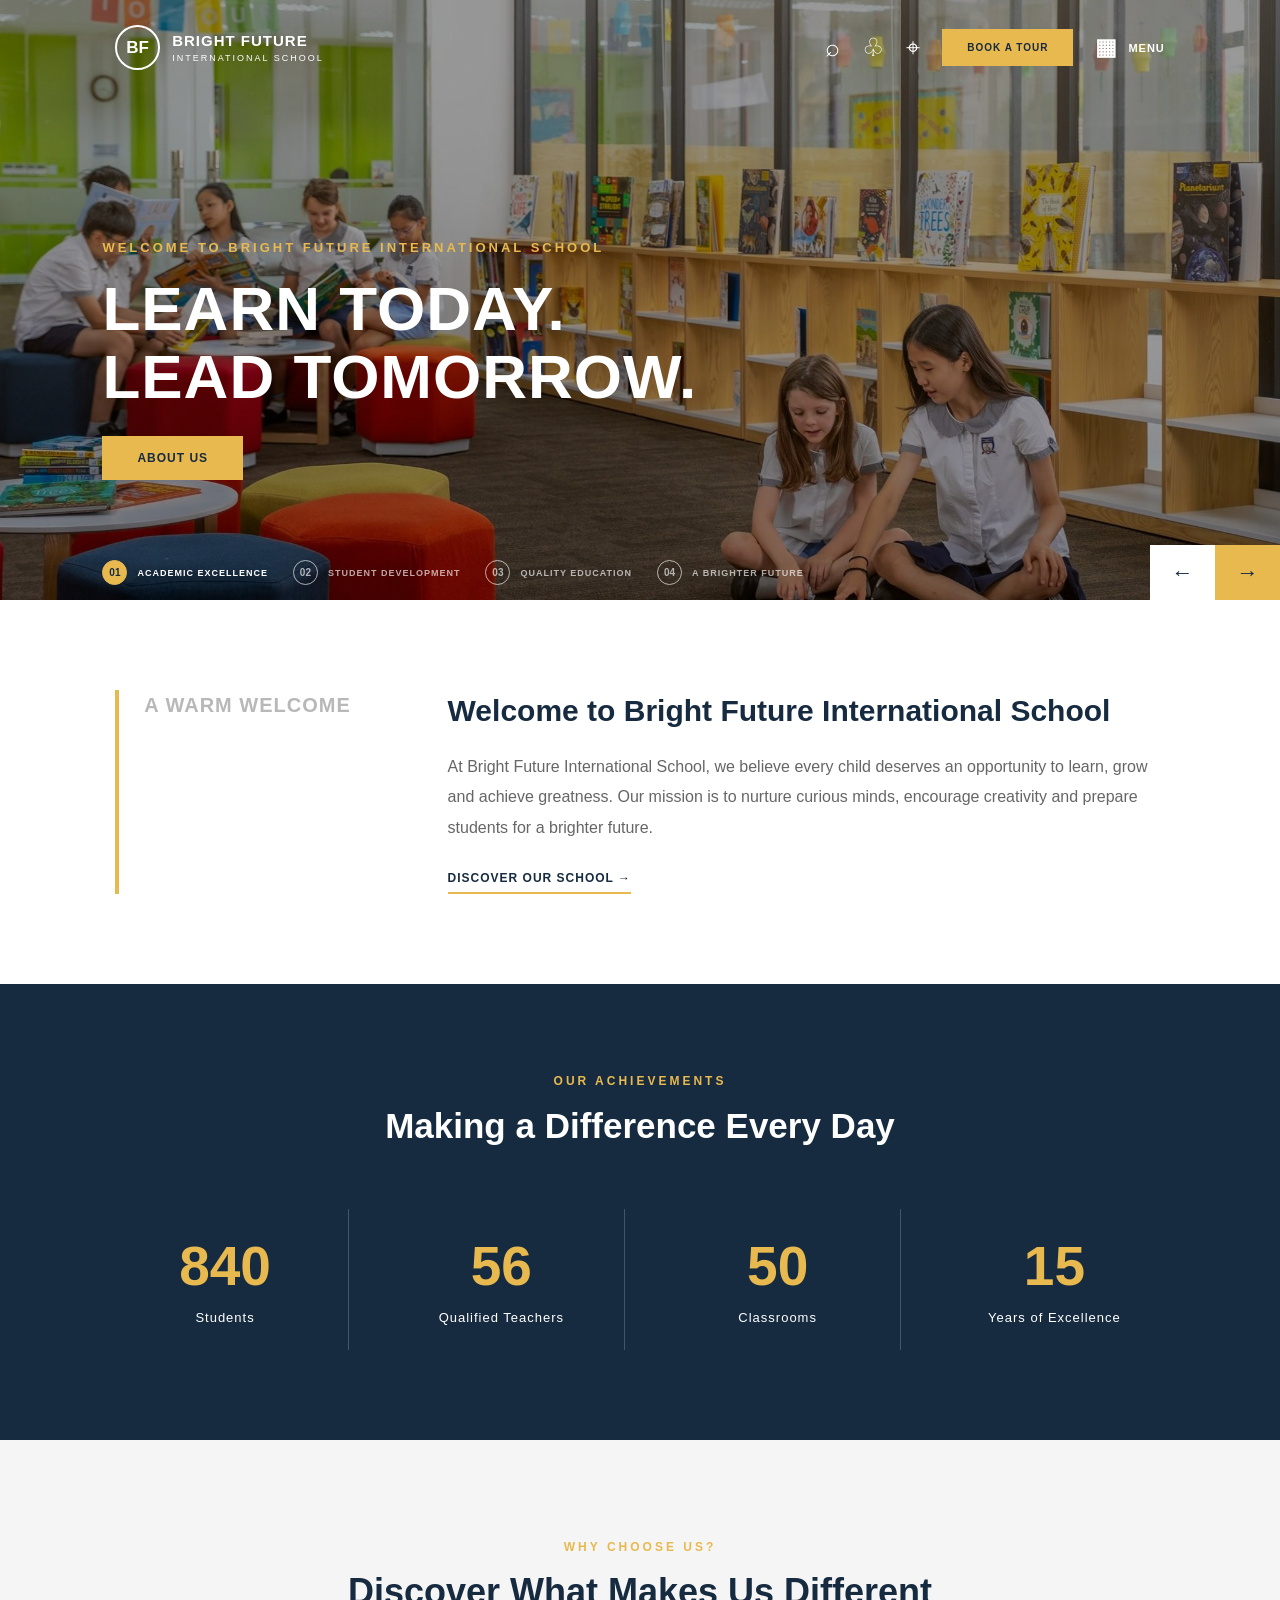
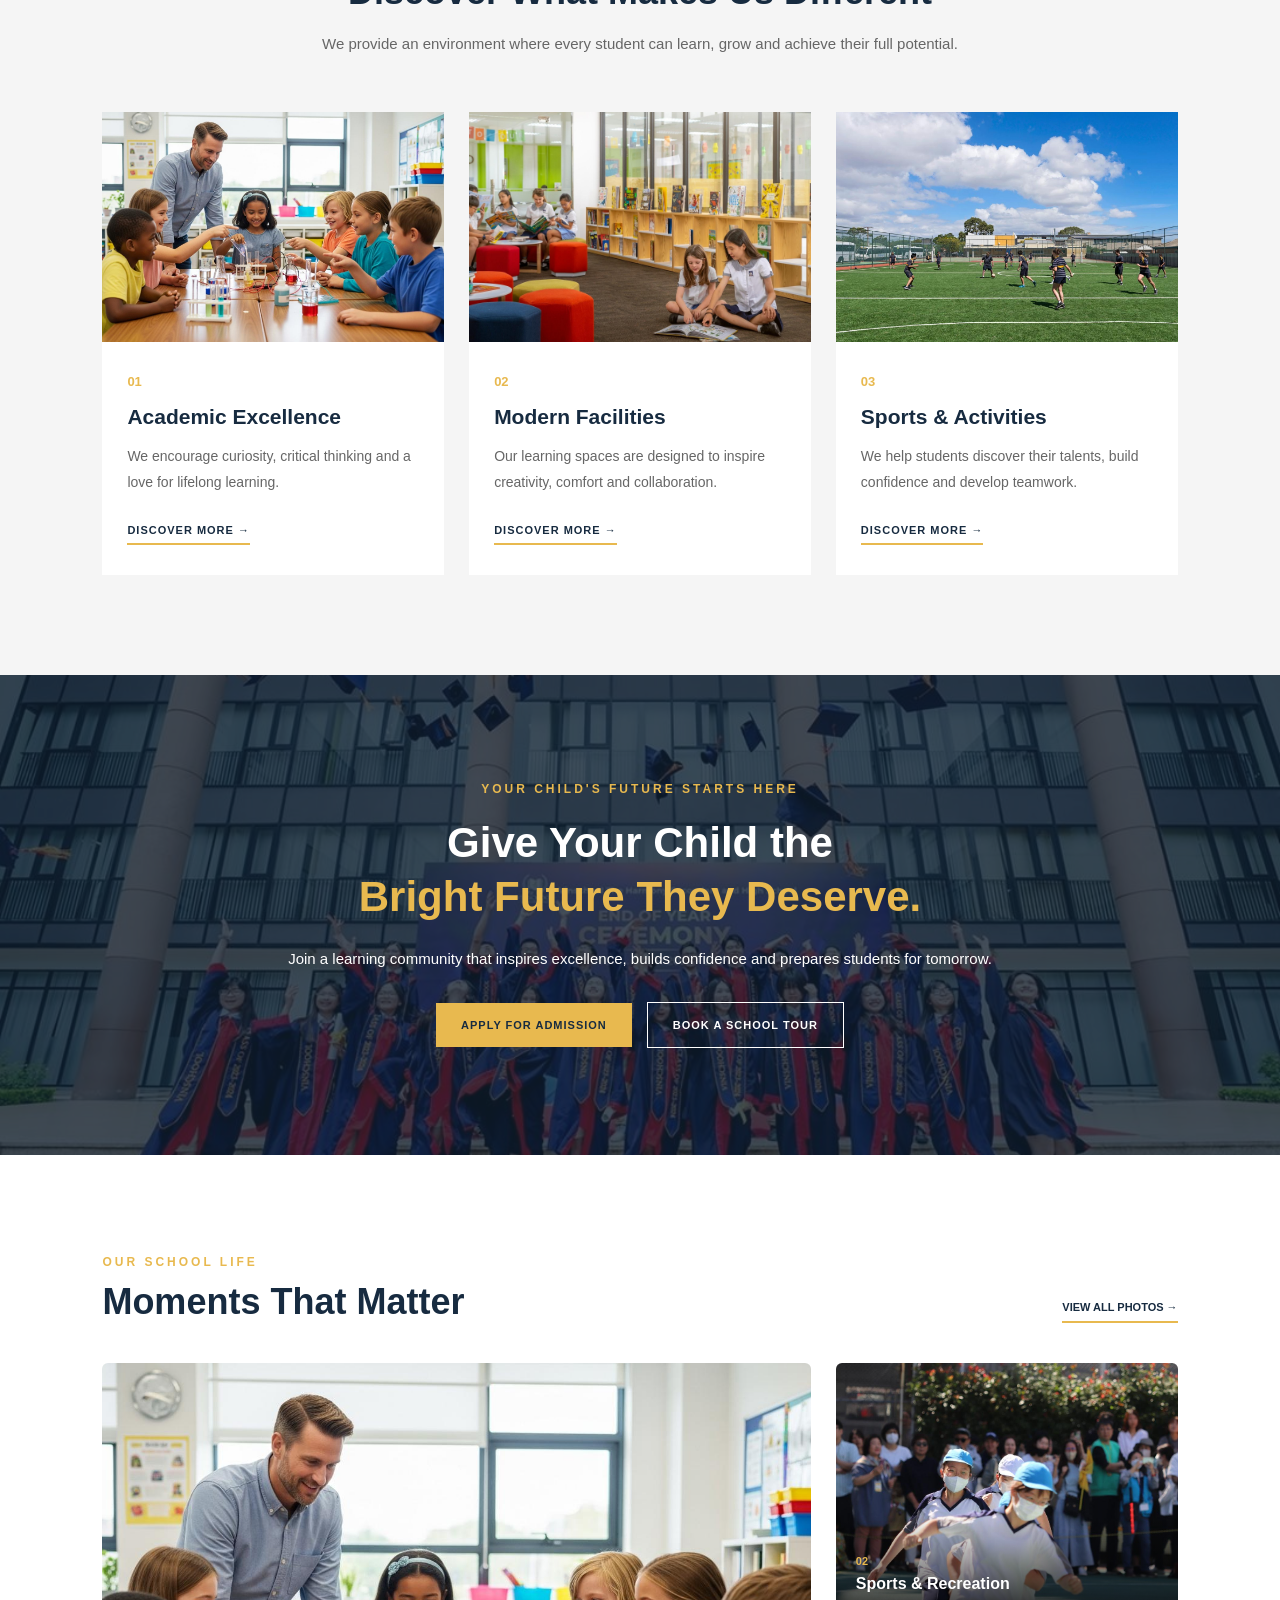
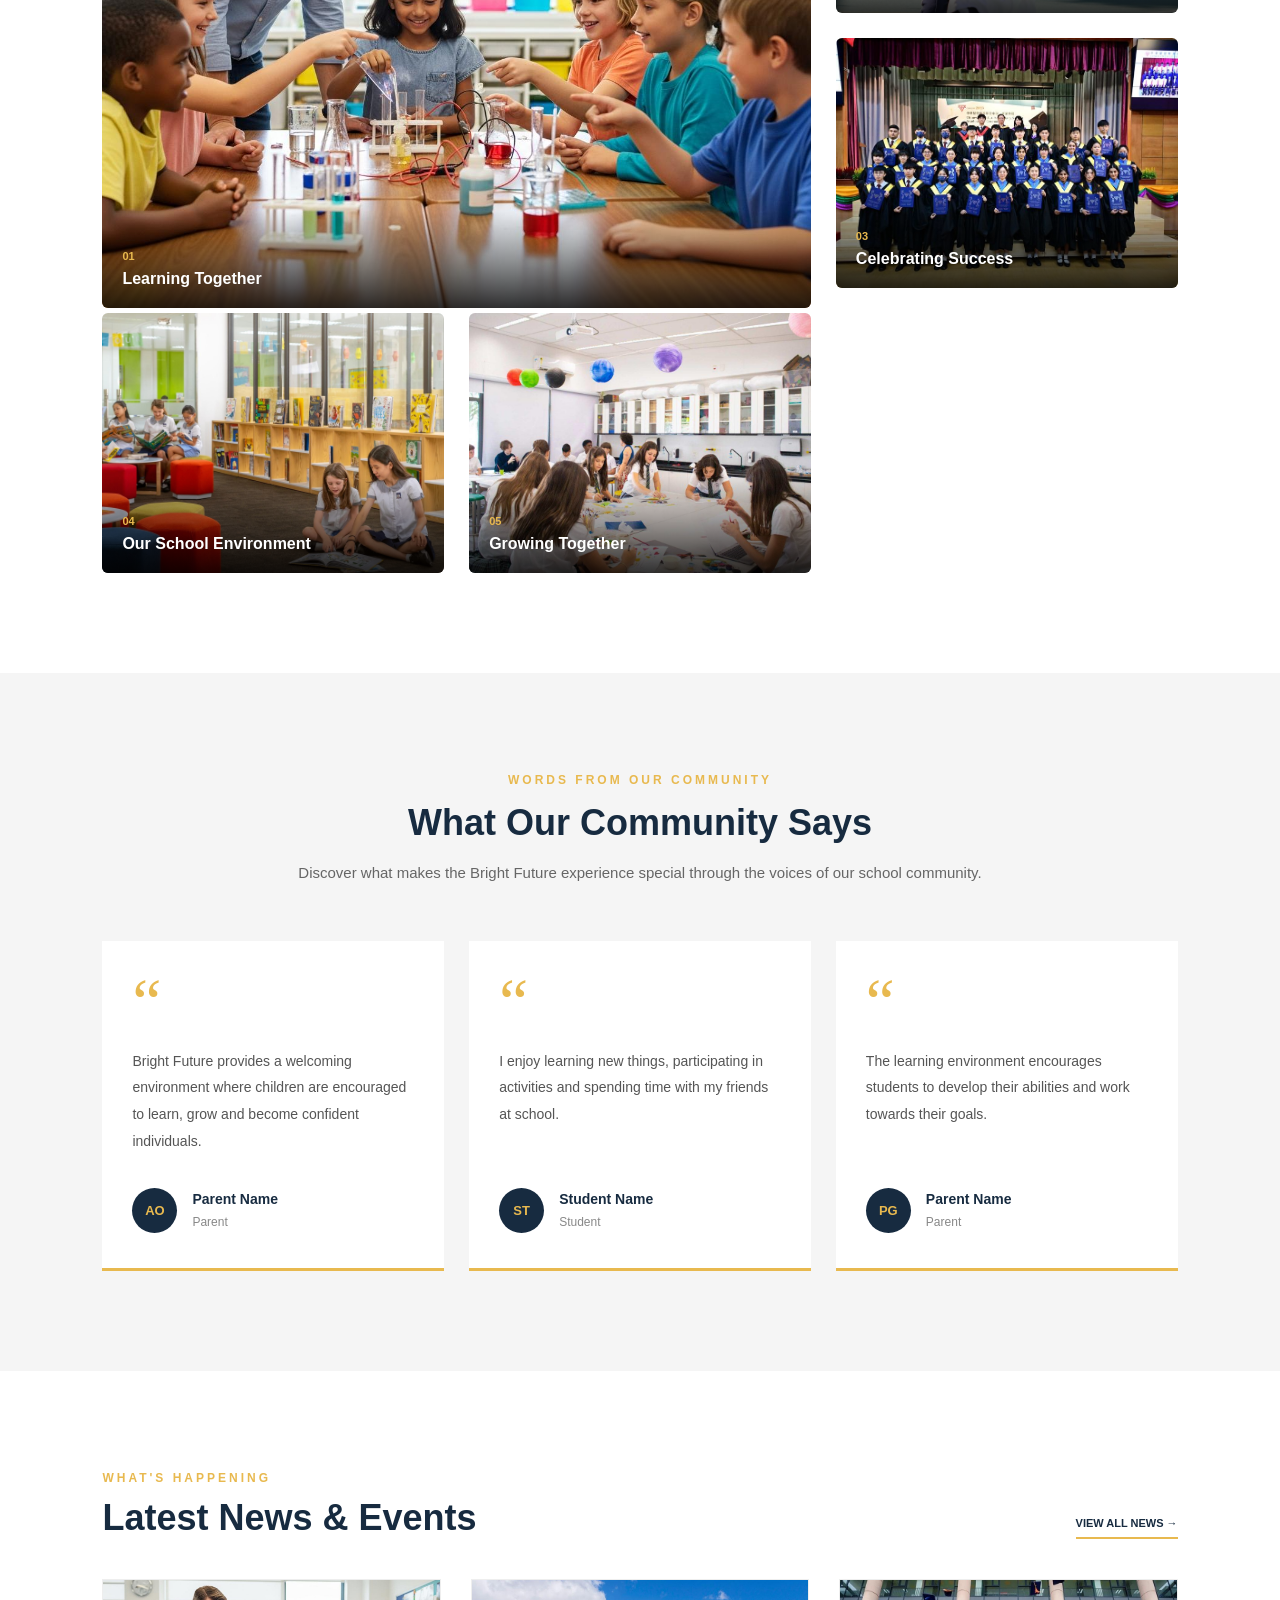
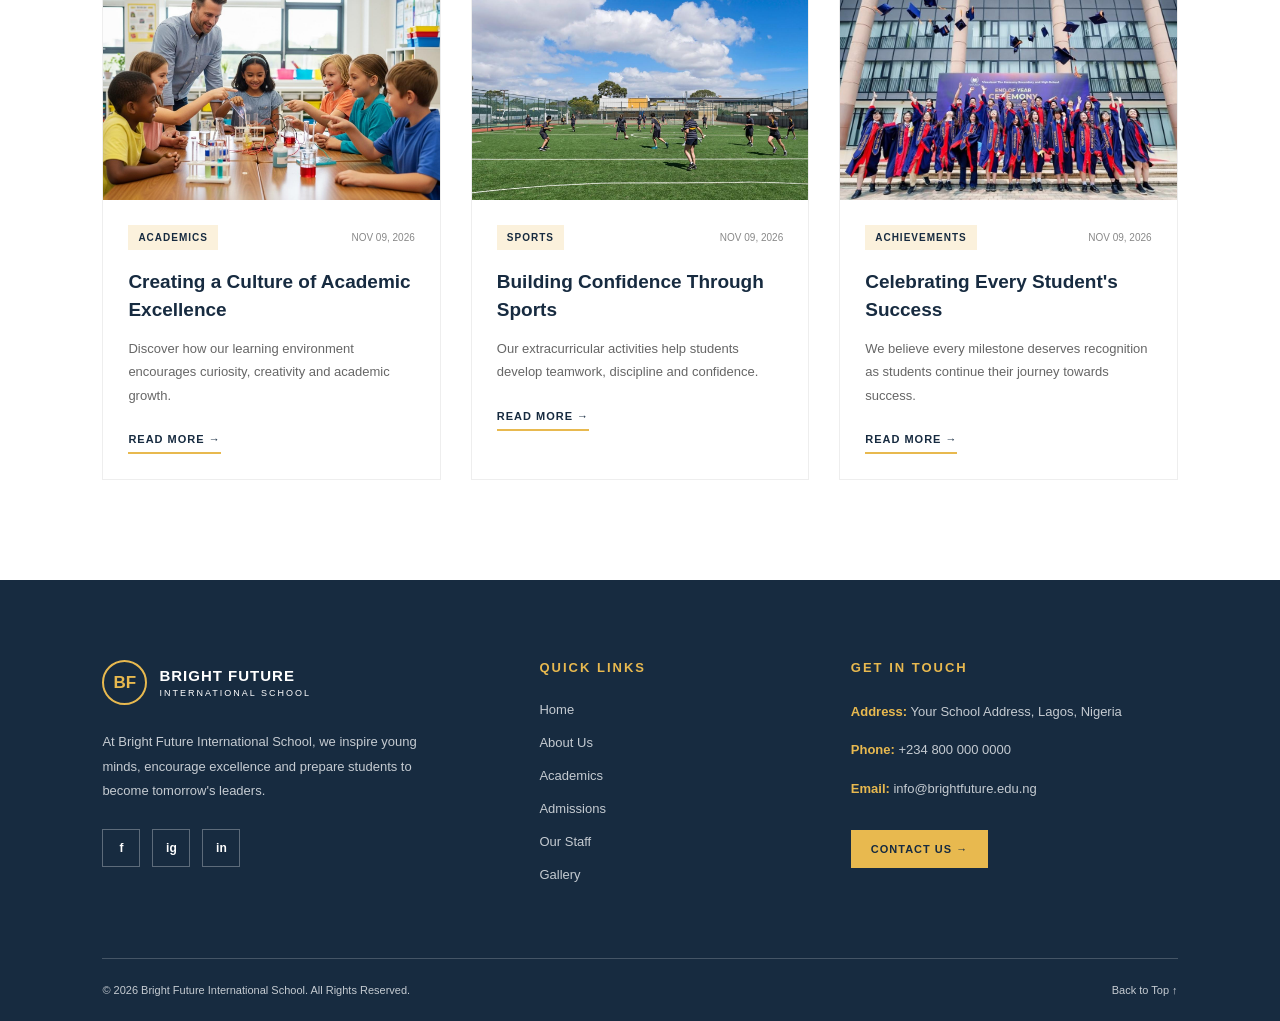
==== commit a35f4ed3: "update project" ====
--- a/index.html
+++ b/index.html
@@ -114,7 +114,7 @@
         <section class="hero">
             <div class="hero-content">
 
-                <p class="hero-subtitle">
+                <p class="hero-subtitle" data-animate="fade-up">
                     WELCOME TO BRIGHT FUTURE INTERNATIONAL SCHOOL
                 </p>
 
@@ -211,7 +211,7 @@
 
           <!-- SCHOOL STATISTICS SECTION -->
 <section class="statistics">
-    <div class="statistics-container">
+    <div class="statistics-container" data-animate="fade-up">
 
         <div class="statistics-heading">
             <p>OUR ACHIEVEMENTS</p>
@@ -250,7 +250,7 @@
 <!-- SCHOOL FEATURES SECTION -->
 <section class="features">
 
-    <div class="features-container">
+    <div class="features-container"data-animate="fade-up">
 
         <div class="features-heading">
             <p>WHY CHOOSE US?</p>
@@ -332,7 +332,7 @@
 
         <div class="admissions-overlay"></div>
 
-        <div class="admissions-content">
+        <div class="admissions-content" data-animate="fade-up">
 
             <p>YOUR CHILD'S FUTURE STARTS HERE</p>
 
@@ -363,7 +363,7 @@
           <!-- SCHOOL GALLERY SECTION -->
       <section class="gallery">
 
-          <div class="gallery-container">
+          <div class="gallery-container" data-animate="fade-up">
 
               <!-- GALLERY HEADING -->
               <div class="gallery-heading">
@@ -438,7 +438,7 @@
       <!-- TESTIMONIALS SECTION -->
       <section class="testimonials">
 
-          <div class="testimonials-container">
+          <div class="testimonials-container" data-animate="fade-up">
 
               <!-- SECTION HEADING -->
               <div class="testimonials-heading">
@@ -532,7 +532,7 @@
       <!-- NEWS AND EVENTS SECTION -->
       <section class="news">
 
-          <div class="news-container">
+          <div class="news-container" data-animate="fade-up">
 
               <!-- SECTION HEADING -->
               <div class="news-heading">
--- a/css/style.css
+++ b/css/style.css
@@ -5724,3 +5724,757 @@
     font-size: 29px;
   }
 }
+
+
+
+
+
+
+/* =====================================
+   FEATURED NEWS SECTION
+===================================== */
+
+.featured-news {
+  padding: 100px 7%;
+  background: #F5F7F6;
+}
+
+.featured-news-container {
+  max-width: 1250px;
+  margin: 0 auto;
+  display: grid;
+  grid-template-columns: 1.15fr 0.85fr;
+  align-items: center;
+  gap: 65px;
+}
+
+.featured-news-image {
+  position: relative;
+  height: 520px;
+  overflow: hidden;
+}
+
+.featured-news-image img {
+  width: 100%;
+  height: 100%;
+  object-fit: cover;
+  display: block;
+  transition: transform 0.5s ease;
+}
+
+.featured-news-image:hover img {
+  transform: scale(1.05);
+}
+
+.featured-image-label {
+  position: absolute;
+  top: 25px;
+  left: 25px;
+  background: #D8AD60;
+  color: #172B40;
+  padding: 12px 20px;
+  font-size: 11px;
+  font-weight: 700;
+  letter-spacing: 1.5px;
+}
+
+.featured-news-content {
+  max-width: 500px;
+}
+
+.featured-news-content .section-label {
+  color: #B58A43;
+  font-size: 12px;
+  font-weight: 700;
+  letter-spacing: 2px;
+  margin-bottom: 20px;
+}
+
+.featured-date {
+  display: block;
+  color: #777;
+  font-size: 13px;
+  margin-bottom: 20px;
+}
+
+.featured-date i {
+  color: #D8AD60;
+  margin-right: 7px;
+}
+
+.featured-news-content h2 {
+  color: #172B40;
+  font-size: clamp(30px, 3vw, 42px);
+  line-height: 1.25;
+  margin-bottom: 22px;
+}
+
+.featured-news-content > p:not(.section-label) {
+  color: #666;
+  font-size: 15px;
+  line-height: 1.9;
+  margin-bottom: 18px;
+}
+
+.news-read-more {
+  display: inline-flex;
+  align-items: center;
+  gap: 15px;
+  margin-top: 20px;
+  color: #172B40;
+  font-size: 12px;
+  font-weight: 700;
+  letter-spacing: 1px;
+  text-decoration: none;
+  transition: color 0.3s ease;
+}
+
+.news-read-more:hover {
+  color: #D8AD60;
+}
+
+.news-read-more i {
+  transition: transform 0.3s ease;
+}
+
+.news-read-more:hover i {
+  transform: translateX(6px);
+}
+
+@media (max-width: 768px) {
+  .featured-news {
+    padding: 65px 6%;
+  }
+
+  .featured-news-container {
+    grid-template-columns: 1fr;
+    gap: 35px;
+  }
+
+  .featured-news-image {
+    height: 350px;
+  }
+}
+
+@media (max-width: 480px) {
+  .featured-news-image {
+    height: 280px;
+  }
+
+  .featured-news-content h2 {
+    font-size: 29px;
+  }
+}
+
+
+
+
+/* =====================================
+   LATEST NEWS SECTION
+===================================== */
+
+.latest-news {
+  padding: 100px 7%;
+  background: #ffffff;
+}
+
+.latest-news-container {
+  max-width: 1250px;
+  margin: 0 auto;
+}
+
+.news-section-heading {
+  display: flex;
+  justify-content: space-between;
+  align-items: flex-end;
+  gap: 40px;
+  margin-bottom: 50px;
+}
+
+.news-section-heading .section-label {
+  color: #B58A43;
+  font-size: 12px;
+  font-weight: 700;
+  letter-spacing: 2px;
+  margin-bottom: 15px;
+}
+
+.news-section-heading h2 {
+  color: #172B40;
+  font-size: clamp(32px, 4vw, 46px);
+  line-height: 1.2;
+}
+
+.news-section-heading h2 span {
+  color: #B58A43;
+}
+
+.news-section-heading > p {
+  max-width: 390px;
+  color: #777;
+  font-size: 14px;
+  line-height: 1.8;
+}
+
+.news-grid {
+  display: grid;
+  grid-template-columns: repeat(3, minmax(0, 1fr));
+  gap: 30px;
+}
+
+.news-card {
+  background: #fff;
+  border: 1px solid #eeeeee;
+  transition: transform 0.3s ease, box-shadow 0.3s ease;
+}
+
+.news-card:hover {
+  transform: translateY(-8px);
+  box-shadow: 0 15px 35px rgba(23, 43, 64, 0.10);
+}
+
+.news-card-image {
+  position: relative;
+  height: 260px;
+  overflow: hidden;
+}
+
+.news-card-image img {
+  width: 100%;
+  height: 100%;
+  display: block;
+  object-fit: cover;
+  transition: transform 0.5s ease;
+}
+
+.news-card:hover .news-card-image img {
+  transform: scale(1.06);
+}
+
+.news-category {
+  position: absolute;
+  left: 20px;
+  bottom: 20px;
+  background: #D8AD60;
+  color: #172B40;
+  padding: 9px 14px;
+  font-size: 10px;
+  font-weight: 700;
+  letter-spacing: 1px;
+}
+
+.news-card-content {
+  padding: 28px 25px;
+}
+
+.news-date {
+  color: #999;
+  font-size: 12px;
+  margin-bottom: 15px;
+}
+
+.news-date i {
+  color: #D8AD60;
+  margin-right: 6px;
+}
+
+.news-card-content h3 {
+  color: #172B40;
+  font-size: 21px;
+  line-height: 1.4;
+  margin-bottom: 15px;
+}
+
+.news-card-content > p:not(.news-date) {
+  color: #777;
+  font-size: 13px;
+  line-height: 1.8;
+  margin-bottom: 22px;
+}
+
+.news-card-link {
+  display: inline-flex;
+  align-items: center;
+  gap: 10px;
+  color: #172B40;
+  font-size: 11px;
+  font-weight: 700;
+  letter-spacing: 1px;
+  text-decoration: none;
+}
+
+.news-card-link:hover {
+  color: #B58A43;
+}
+
+@media (max-width: 900px) {
+  .news-grid {
+    grid-template-columns: repeat(2, minmax(0, 1fr));
+  }
+
+  .news-section-heading {
+    align-items: flex-start;
+    flex-direction: column;
+  }
+}
+
+@media (max-width: 600px) {
+  .latest-news {
+    padding: 70px 6%;
+  }
+
+  .news-grid {
+    grid-template-columns: 1fr;
+  }
+
+  .news-card-image {
+    height: 260px;
+  }
+}
+
+
+
+/* =====================================
+   UPCOMING EVENTS SECTION
+===================================== */
+
+.upcoming-events {
+  padding: 100px 7%;
+  background: #F5F7F6;
+}
+
+.events-container {
+  max-width: 1100px;
+  margin: 0 auto;
+}
+
+.events-heading {
+  text-align: center;
+  max-width: 650px;
+  margin: 0 auto 55px;
+}
+
+.events-heading .section-label {
+  color: #B58A43;
+  font-size: 12px;
+  font-weight: 700;
+  letter-spacing: 2px;
+  margin-bottom: 15px;
+}
+
+.events-heading h2 {
+  color: #172B40;
+  font-size: clamp(32px, 4vw, 46px);
+  margin-bottom: 15px;
+}
+
+.events-heading h2 span {
+  color: #B58A43;
+}
+
+.events-heading > p:last-child {
+  color: #777;
+  font-size: 14px;
+  line-height: 1.8;
+}
+
+.events-list {
+  display: flex;
+  flex-direction: column;
+  gap: 20px;
+}
+
+.event-card {
+  display: flex;
+  align-items: center;
+  gap: 30px;
+  padding: 30px;
+  background: #fff;
+  border: 1px solid #eeeeee;
+  transition: transform 0.3s ease, box-shadow 0.3s ease;
+}
+
+.event-card:hover {
+  transform: translateY(-5px);
+  box-shadow: 0 12px 30px rgba(23, 43, 64, 0.08);
+}
+
+.event-date {
+  min-width: 85px;
+  height: 100px;
+  display: flex;
+  flex-direction: column;
+  justify-content: center;
+  align-items: center;
+  background: #172B40;
+  color: #fff;
+}
+
+.event-date span {
+  color: #D8AD60;
+  font-size: 12px;
+  font-weight: 700;
+  letter-spacing: 1px;
+}
+
+.event-date strong {
+  font-size: 32px;
+  line-height: 1.2;
+}
+
+.event-date small {
+  font-size: 11px;
+  color: #ddd;
+}
+
+.event-details {
+  flex: 1;
+}
+
+.event-type {
+  color: #B58A43;
+  font-size: 10px;
+  font-weight: 700;
+  letter-spacing: 1.5px;
+}
+
+.event-details h3 {
+  color: #172B40;
+  font-size: 21px;
+  margin: 8px 0 10px;
+}
+
+.event-details > p {
+  color: #777;
+  font-size: 13px;
+  line-height: 1.8;
+  margin-bottom: 15px;
+}
+
+.event-meta {
+  display: flex;
+  flex-wrap: wrap;
+  gap: 20px;
+}
+
+.event-meta span {
+  color: #777;
+  font-size: 12px;
+}
+
+.event-meta i {
+  color: #B58A43;
+  margin-right: 6px;
+}
+
+.event-link {
+  color: #172B40;
+  font-size: 11px;
+  font-weight: 700;
+  letter-spacing: 1px;
+  text-decoration: none;
+  white-space: nowrap;
+}
+
+.event-link i {
+  margin-left: 7px;
+  transition: transform 0.3s ease;
+}
+
+.event-link:hover {
+  color: #B58A43;
+}
+
+.event-link:hover i {
+  transform: translateX(5px);
+}
+
+@media (max-width: 768px) {
+  .upcoming-events {
+    padding: 70px 6%;
+  }
+
+  .event-card {
+    align-items: flex-start;
+    flex-wrap: wrap;
+    gap: 20px;
+    padding: 22px;
+  }
+
+  .event-details {
+    min-width: 0;
+    flex-basis: calc(100% - 110px);
+  }
+
+  .event-link {
+    margin-left: 105px;
+  }
+}
+
+@media (max-width: 480px) {
+  .event-card {
+    gap: 18px;
+  }
+
+  .event-date {
+    min-width: 70px;
+    height: 90px;
+  }
+
+  .event-details {
+    flex-basis: calc(100% - 90px);
+  }
+
+  .event-details h3 {
+    font-size: 18px;
+  }
+
+  .event-meta {
+    flex-direction: column;
+    gap: 10px;
+  }
+
+  .event-link {
+    margin-left: 88px;
+  }
+}
+
+
+/* =====================================
+   NEWS PAGE CALL TO ACTION
+===================================== */
+
+.news-cta {
+  position: relative;
+  padding: 110px 7%;
+  background:
+    linear-gradient(rgba(23, 43, 64, 0.91), rgba(23, 43, 64, 0.91)),
+    url("../images/news-cta.jpg") center/cover no-repeat;
+  text-align: center;
+  overflow: hidden;
+}
+
+.news-cta-content {
+  position: relative;
+  z-index: 2;
+  max-width: 750px;
+  margin: 0 auto;
+}
+
+.news-cta-content > p {
+  color: #D8AD60;
+  font-size: 12px;
+  font-weight: 700;
+  letter-spacing: 2px;
+  margin-bottom: 20px;
+}
+
+.news-cta-content h2 {
+  color: #fff;
+  font-size: clamp(32px, 4vw, 48px);
+  line-height: 1.2;
+  margin-bottom: 20px;
+}
+
+.news-cta-content > span {
+  display: block;
+  color: #d5dce2;
+  font-size: 15px;
+  line-height: 1.9;
+  max-width: 600px;
+  margin: 0 auto;
+}
+
+.news-cta-buttons {
+  display: flex;
+  justify-content: center;
+  flex-wrap: wrap;
+  gap: 15px;
+  margin-top: 35px;
+}
+
+.news-cta-buttons a {
+  display: inline-block;
+  padding: 16px 25px;
+  font-size: 11px;
+  font-weight: 700;
+  letter-spacing: 1px;
+  text-decoration: none;
+  transition: all 0.3s ease;
+}
+
+.news-cta-primary {
+  background: #D8AD60;
+  color: #172B40;
+  border: 1px solid #D8AD60;
+}
+
+.news-cta-primary:hover {
+  background: #fff;
+  border-color: #fff;
+}
+
+.news-cta-secondary {
+  color: #fff;
+  border: 1px solid rgba(255, 255, 255, 0.6);
+}
+
+.news-cta-secondary:hover {
+  background: #fff;
+  color: #172B40;
+}
+
+@media (max-width: 600px) {
+  .news-cta {
+    padding: 75px 6%;
+  }
+
+  .news-cta-buttons {
+    flex-direction: column;
+  }
+
+  .news-cta-buttons a {
+    width: 100%;
+  }
+}
+
+
+
+
+
+
+
+
+
+
+
+
+
+
+/* =====================================
+   WEBSITE SCROLL ANIMATIONS
+===================================== */
+
+.js-animations [data-animate] {
+  opacity: 0;
+  transition:
+    opacity 0.8s ease,
+    transform 0.8s ease;
+}
+
+.js-animations [data-animate="fade-up"] {
+  transform: translateY(40px);
+}
+
+.js-animations [data-animate="fade-left"] {
+  transform: translateX(40px);
+}
+
+.js-animations [data-animate="fade-right"] {
+  transform: translateX(-40px);
+}
+
+.js-animations [data-animate="zoom"] {
+  transform: scale(0.94);
+}
+
+.js-animations [data-animate].is-visible {
+  opacity: 1;
+  transform: translate(0, 0) scale(1);
+}
+
+@media (prefers-reduced-motion: reduce) {
+  .js-animations [data-animate] {
+    opacity: 1;
+    transform: none;
+    transition: none;
+  }
+}
+
+
+
+
+
+
+
+
+/* =====================================
+   WEBSITE LOADING ANIMATION
+===================================== */
+
+.page-loader {
+  position: fixed;
+  inset: 0;
+  z-index: 99999;
+  background: #172B40;
+  display: flex;
+  align-items: center;
+  justify-content: center;
+  opacity: 1;
+  visibility: visible;
+  transition: opacity 0.6s ease, visibility 0.6s ease;
+}
+
+.page-loader.is-hidden {
+  opacity: 0;
+  visibility: hidden;
+  pointer-events: none;
+}
+
+.loader-content {
+  text-align: center;
+  color: #ffffff;
+}
+
+.loader-logo {
+  width: 65px;
+  height: 65px;
+  background: #D8AD60;
+  color: #172B40;
+  display: flex;
+  align-items: center;
+  justify-content: center;
+  font-size: 25px;
+  font-weight: 800;
+  margin: 0 auto 25px;
+  letter-spacing: 1px;
+}
+
+.loader-spinner {
+  width: 48px;
+  height: 48px;
+  border: 4px solid rgba(255, 255, 255, 0.2);
+  border-top-color: #D8AD60;
+  border-right-color: #D8AD60;
+  border-radius: 50%;
+  margin: 0 auto 22px;
+  animation: loaderSpin 0.8s linear infinite;
+}
+
+.loader-content h2 {
+  font-size: 17px;
+  letter-spacing: 3px;
+  margin-bottom: 8px;
+}
+
+.loader-content p {
+  font-size: 11px;
+  letter-spacing: 3px;
+  color: #D8AD60;
+}
+
+@keyframes loaderSpin {
+  to {
+    transform: rotate(360deg);
+  }
+}
+
+@media (prefers-reduced-motion: reduce) {
+  .loader-spinner {
+    animation: none;
+  }
+
+  .page-loader {
+    transition: none;
+  }
+}
